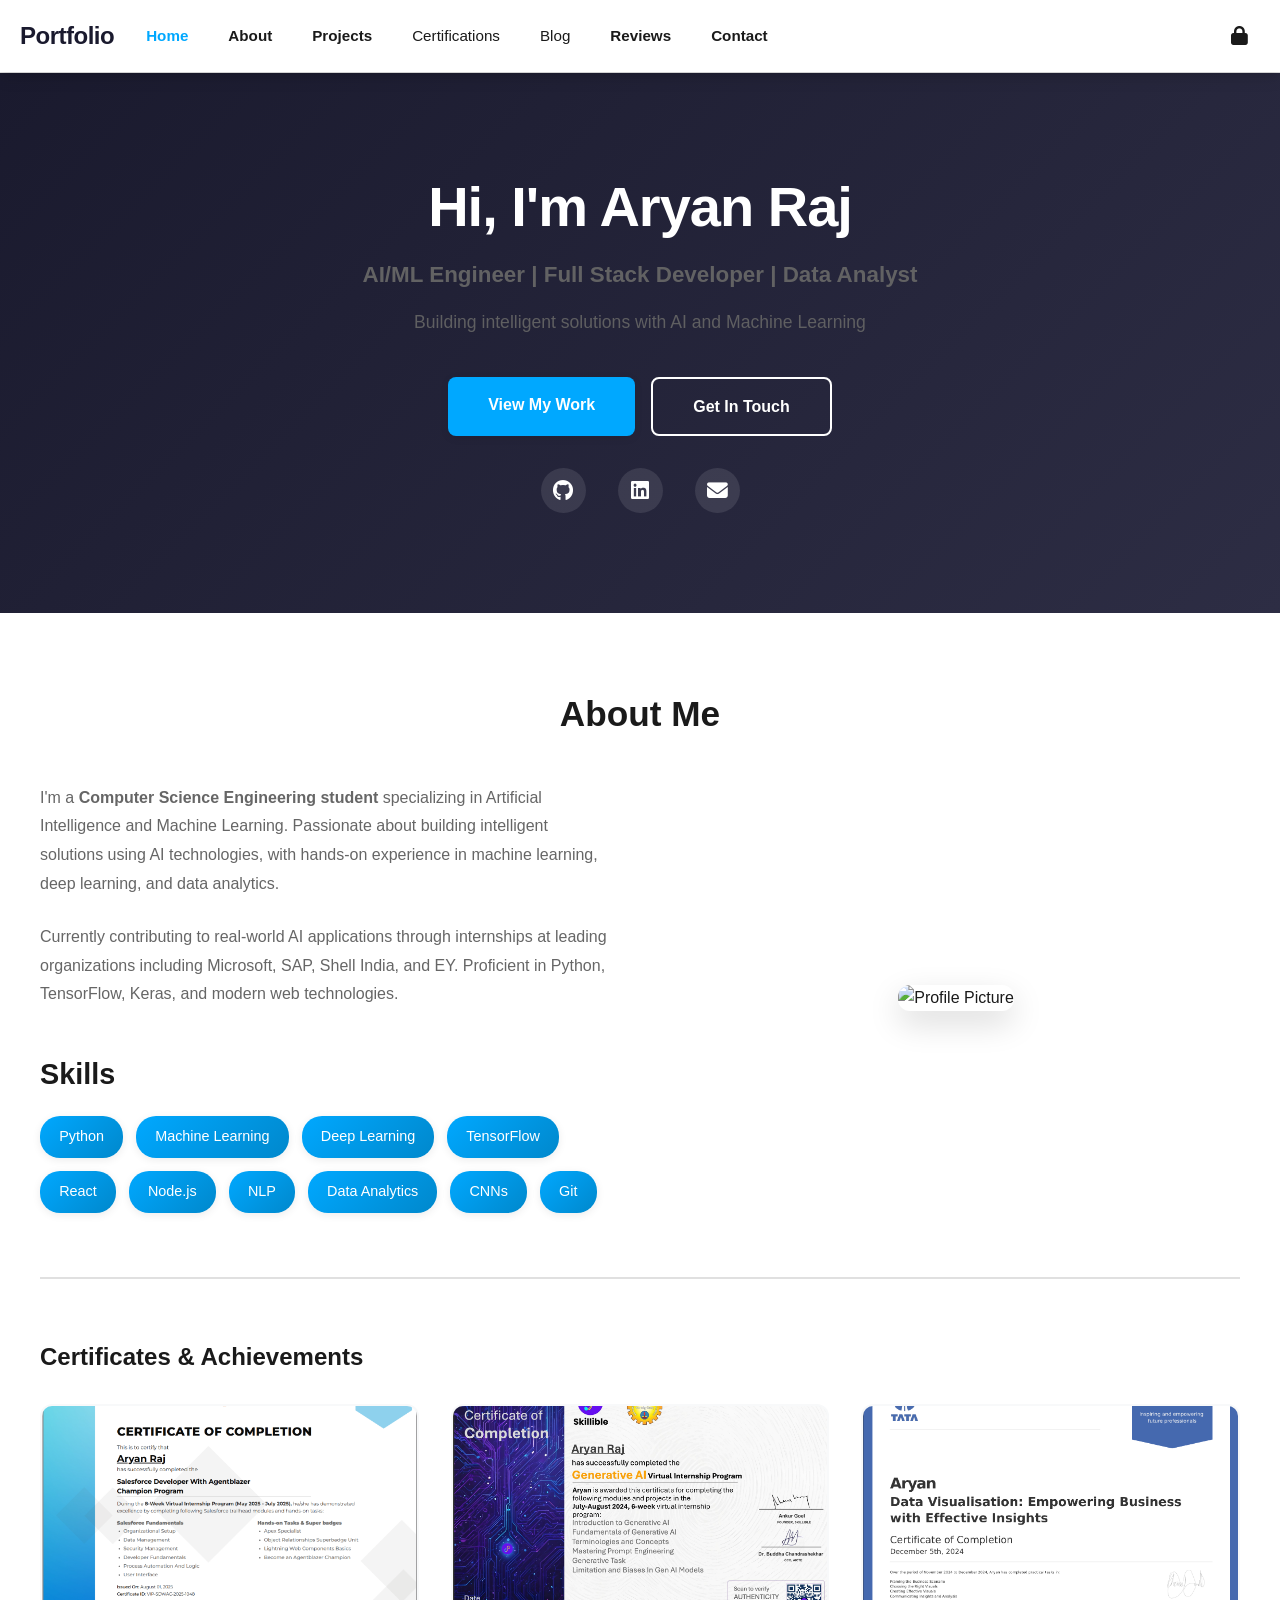
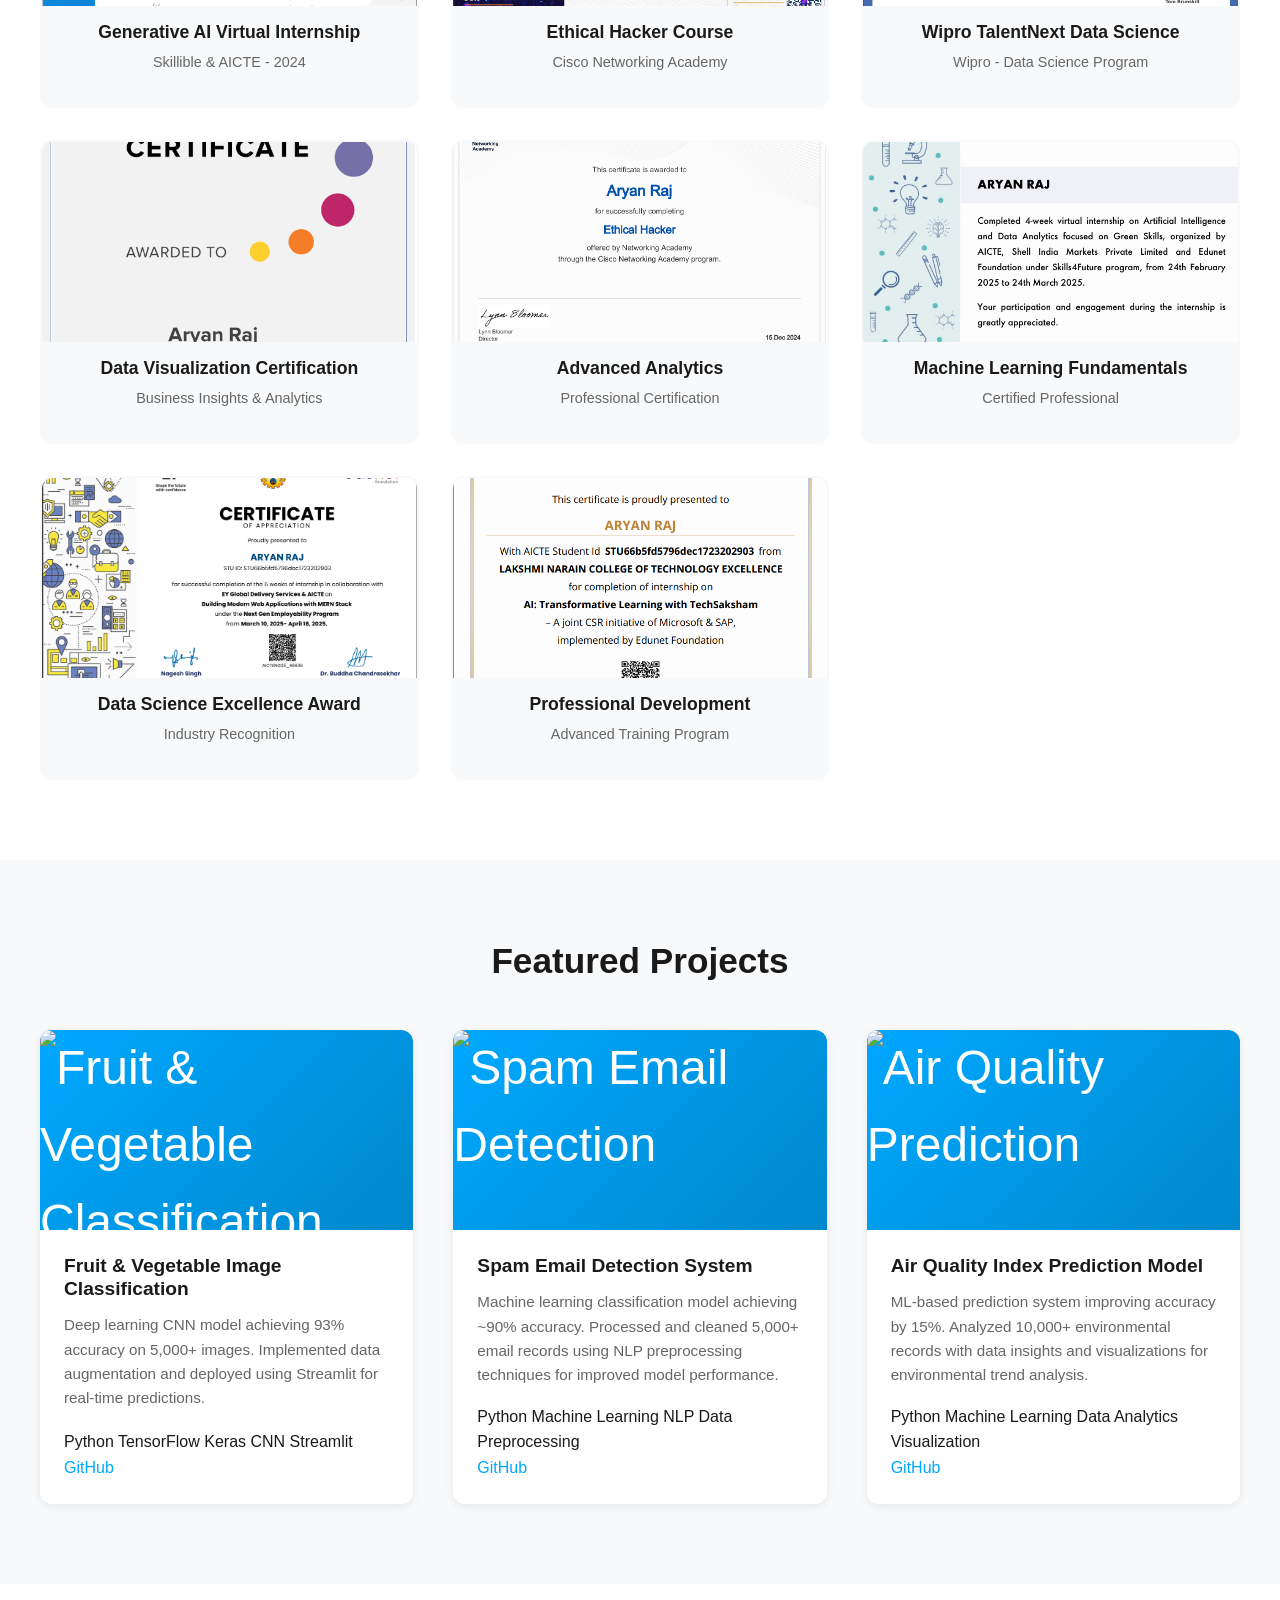
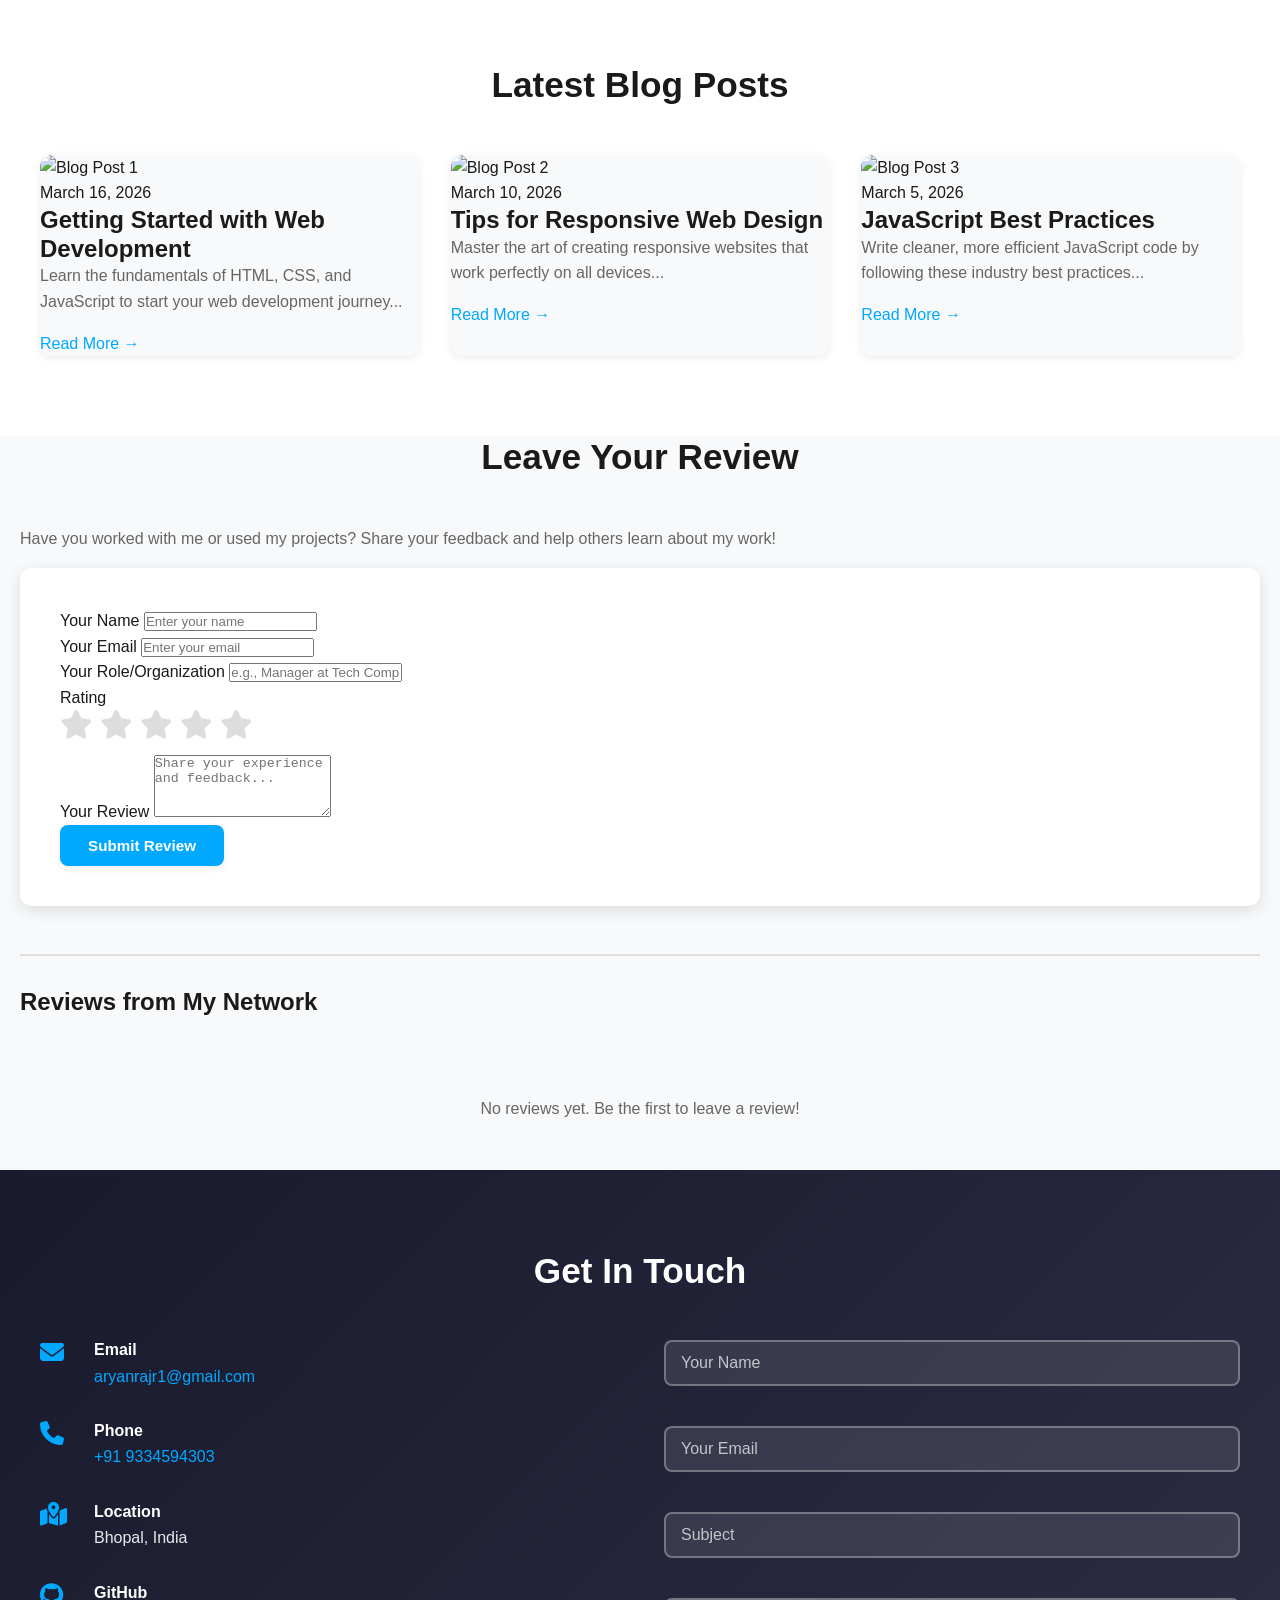
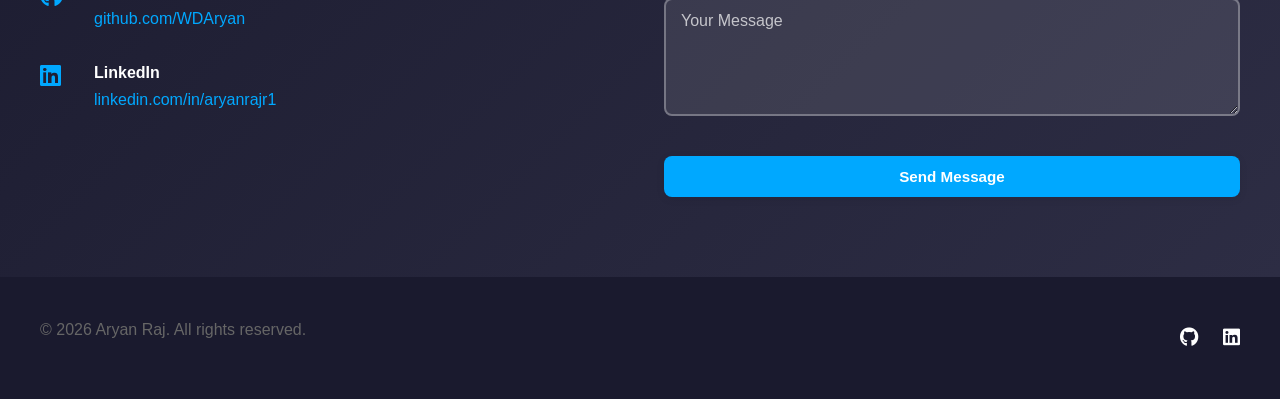
==== index.html @ 23b9a578 "Initial portfolio commit" ====
<!DOCTYPE html>
<html lang="en">
<head>
    <meta charset="UTF-8">
    <meta name="viewport" content="width=device-width, initial-scale=1.0">
    <title>Your Name - Portfolio</title>
    <link rel="stylesheet" href="styles.css">
    <link rel="stylesheet" href="https://cdnjs.cloudflare.com/ajax/libs/font-awesome/6.4.0/css/all.min.css">
</head>
<body>
    <!-- Header Section -->
    <header class="site-header">
        <nav class="navbar">
            <div class="container">
                <div class="nav-brand">Portfolio</div>
                <ul class="nav-menu active">
                    <li><a href="#home">Home</a></li>
                    <li><a href="#about">About</a></li>
                    <li><a href="#projects">Projects</a></li>
                    <li><a href="#certifications">Certifications</a></li>
                    <li><a href="#blog">Blog</a></li>
                    <li><a href="#testimonials">Reviews</a></li>
                    <li><a href="#contact">Contact</a></li>
                </ul>
                <div class="nav-actions">
                    <a href="admin.html" id="adminDashboardBtn" class="admin-dashboard-btn" style="display:none;" title="Admin Dashboard"><i class="fas fa-cog"></i></a>
                    <button id="adminToggleBtn" class="admin-toggle" title="Admin Panel"><i class="fas fa-lock"></i></button>
                </div>
            </div>
        </nav>
    </header>

    <!-- Hero Section -->
    <section id="home" class="hero">
        <div class="hero-content">
            <h1>Hi, I'm Aryan Raj</h1>
            <p class="subtitle">AI/ML Engineer | Full Stack Developer | Data Analyst</p>
            <p class="description">Building intelligent solutions with AI and Machine Learning</p>
            <div class="hero-buttons">
                <a href="#projects" class="btn btn-primary">View My Work</a>
                <a href="#contact" class="btn btn-secondary">Get In Touch</a>
            </div>
        </div>
        <div class="social-links">
            <a href="https://github.com/WDAryan" title="GitHub"><i class="fab fa-github"></i></a>
            <a href="https://www.linkedin.com/in/aryanrajr1" title="LinkedIn"><i class="fab fa-linkedin"></i></a>
            <a href="mailto:aryanrajr1@gmail.com" title="Email"><i class="fas fa-envelope"></i></a>
        </div>
    </section>

    <!-- About Section -->
    <section id="about" class="about">
        <div class="container">
            <h2 class="section-title">About Me</h2>
            <div class="about-content">
                <div class="about-text">
                    <p>I'm a <strong>Computer Science Engineering student</strong> specializing in Artificial Intelligence and Machine Learning. Passionate about building intelligent solutions using AI technologies, with hands-on experience in machine learning, deep learning, and data analytics.</p>
                    <p>Currently contributing to real-world AI applications through internships at leading organizations including Microsoft, SAP, Shell India, and EY. Proficient in Python, TensorFlow, Keras, and modern web technologies.</p>
                    <div class="skills">
                        <h3>Skills</h3>
                        <div class="skill-tags">
                            <span class="skill-tag">Python</span>
                            <span class="skill-tag">Machine Learning</span>
                            <span class="skill-tag">Deep Learning</span>
                            <span class="skill-tag">TensorFlow</span>
                            <span class="skill-tag">React</span>
                            <span class="skill-tag">Node.js</span>
                            <span class="skill-tag">NLP</span>
                            <span class="skill-tag">Data Analytics</span>
                            <span class="skill-tag">CNNs</span>
                            <span class="skill-tag">Git</span>
                        </div>
                    </div>
                </div>
                <div class="about-image">
                    <img src="images/profile.jpg" alt="Profile Picture">
                </div>
            </div>

            <!-- Certificates Section -->
            <div class="certificates-section">
                <h3>Certificates & Achievements</h3>
                <div class="certificates-grid">
                    <div class="certificate-card" onclick="openCertificateModal('certificate/Screenshot 2026-03-16 164622.png')">
                        <img src="certificate/Screenshot 2026-03-16 164622.png" alt="Generative AI Virtual Internship">
                        <h4>Generative AI Virtual Internship</h4>
                        <p>Skillible & AICTE - 2024</p>
                    </div>
                    <div class="certificate-card" onclick="openCertificateModal('certificate/Screenshot 2026-03-16 164935.png')">
                        <img src="certificate/Screenshot 2026-03-16 164935.png" alt="Ethical Hacker Course">
                        <h4>Ethical Hacker Course</h4>
                        <p>Cisco Networking Academy</p>
                    </div>
                    <div class="certificate-card" onclick="openCertificateModal('certificate/Screenshot 2026-03-16 165204.png')">
                        <img src="certificate/Screenshot 2026-03-16 165204.png" alt="Wipro TalentNext Data Science">
                        <h4>Wipro TalentNext Data Science</h4>
                        <p>Wipro - Data Science Program</p>
                    </div>
                    <div class="certificate-card" onclick="openCertificateModal('certificate/Screenshot 2026-03-16 165232.png')">
                        <img src="certificate/Screenshot 2026-03-16 165232.png" alt="Data Visualization Certification">
                        <h4>Data Visualization Certification</h4>
                        <p>Business Insights & Analytics</p>
                    </div>
                    <div class="certificate-card" onclick="openCertificateModal('certificate/Screenshot 2026-03-16 165255.png')">
                        <img src="certificate/Screenshot 2026-03-16 165255.png" alt="Additional Certification">
                        <h4>Advanced Analytics</h4>
                        <p>Professional Certification</p>
                    </div>
                    <div class="certificate-card" onclick="openCertificateModal('certificate/Screenshot 2026-03-16 165327.png')">
                        <img src="certificate/Screenshot 2026-03-16 165327.png" alt="Machine Learning Certification">
                        <h4>Machine Learning Fundamentals</h4>
                        <p>Certified Professional</p>
                    </div>
                    <div class="certificate-card" onclick="openCertificateModal('certificate/Screenshot 2026-03-16 165422.png')">
                        <img src="certificate/Screenshot 2026-03-16 165422.png" alt="Data Science Excellence">
                        <h4>Data Science Excellence Award</h4>
                        <p>Industry Recognition</p>
                    </div>
                    <div class="certificate-card" onclick="openCertificateModal('certificate/Screenshot 2026-03-16 165504.png')">
                        <img src="certificate/Screenshot 2026-03-16 165504.png" alt="Professional Development">
                        <h4>Professional Development</h4>
                        <p>Advanced Training Program</p>
                    </div>
                </div>
            </div>
        </div>
    </section>

    <!-- Projects Section -->
    <section id="projects" class="projects">
        <div class="container">
            <h2 class="section-title">Featured Projects</h2>
            <div class="projects-grid">
                <div class="project-card">
                    <div class="project-image">
                        <img src="images/project1.jpg" alt="Fruit & Vegetable Classification">
                    </div>
                    <div class="project-info">
                        <h3>Fruit & Vegetable Image Classification</h3>
                        <p>Deep learning CNN model achieving 93% accuracy on 5,000+ images. Implemented data augmentation and deployed using Streamlit for real-time predictions.</p>
                        <div class="project-tags">
                            <span>Python</span>
                            <span>TensorFlow</span>
                            <span>Keras</span>
                            <span>CNN</span>
                            <span>Streamlit</span>
                        </div>
                        <div class="project-links">
                            <a href="#" class="link-btn">GitHub</a>
                        </div>
                    </div>
                </div>

                <div class="project-card">
                    <div class="project-image">
                        <img src="images/project2.jpg" alt="Spam Email Detection">
                    </div>
                    <div class="project-info">
                        <h3>Spam Email Detection System</h3>
                        <p>Machine learning classification model achieving ~90% accuracy. Processed and cleaned 5,000+ email records using NLP preprocessing techniques for improved model performance.</p>
                        <div class="project-tags">
                            <span>Python</span>
                            <span>Machine Learning</span>
                            <span>NLP</span>
                            <span>Data Preprocessing</span>
                        </div>
                        <div class="project-links">
                            <a href="#" class="link-btn">GitHub</a>
                        </div>
                    </div>
                </div>

                <div class="project-card">
                    <div class="project-image">
                        <img src="images/project3.jpg" alt="Air Quality Prediction">
                    </div>
                    <div class="project-info">
                        <h3>Air Quality Index Prediction Model</h3>
                        <p>ML-based prediction system improving accuracy by 15%. Analyzed 10,000+ environmental records with data insights and visualizations for environmental trend analysis.</p>
                        <div class="project-tags">
                            <span>Python</span>
                            <span>Machine Learning</span>
                            <span>Data Analytics</span>
                            <span>Visualization</span>
                        </div>
                        <div class="project-links">
                            <a href="#" class="link-btn">GitHub</a>
                        </div>
                    </div>
                </div>
            </div>
        </div>
    </section>

    <!-- Blog Section -->
    <section id="blog" class="blog">
        <div class="container">
            <h2 class="section-title">Latest Blog Posts</h2>
            <div class="blog-grid">
                <article class="blog-card">
                    <img src="images/blog1.jpg" alt="Blog Post 1">
                    <div class="blog-content">
                        <span class="blog-date">March 16, 2026</span>
                        <h3>Getting Started with Web Development</h3>
                        <p>Learn the fundamentals of HTML, CSS, and JavaScript to start your web development journey...</p>
                        <a href="blog/post1.html" class="read-more">Read More →</a>
                    </div>
                </article>

                <article class="blog-card">
                    <img src="images/blog2.jpg" alt="Blog Post 2">
                    <div class="blog-content">
                        <span class="blog-date">March 10, 2026</span>
                        <h3>Tips for Responsive Web Design</h3>
                        <p>Master the art of creating responsive websites that work perfectly on all devices...</p>
                        <a href="blog/post2.html" class="read-more">Read More →</a>
                    </div>
                </article>

                <article class="blog-card">
                    <img src="images/blog3.jpg" alt="Blog Post 3">
                    <div class="blog-content">
                        <span class="blog-date">March 5, 2026</span>
                        <h3>JavaScript Best Practices</h3>
                        <p>Write cleaner, more efficient JavaScript code by following these industry best practices...</p>
                        <a href="blog/post3.html" class="read-more">Read More →</a>
                    </div>
                </article>
            </div>
        </div>
    </section>

    <!-- Reviews Section -->
    <section id="testimonials" class="reviews">
        <div class="container">
            <h2 class="section-title">Leave Your Review</h2>
            <div class="reviews-content">
                <p class="reviews-description">Have you worked with me or used my projects? Share your feedback and help others learn about my work!</p>
                <form class="review-form" id="reviewForm">
                    <div class="review-form-group">
                        <label for="reviewName">Your Name</label>
                        <input type="text" id="reviewName" placeholder="Enter your name" required>
                    </div>
                    <div class="review-form-group">
                        <label for="reviewEmail">Your Email</label>
                        <input type="email" id="reviewEmail" placeholder="Enter your email" required>
                    </div>
                    <div class="review-form-group">
                        <label for="reviewRole">Your Role/Organization</label>
                        <input type="text" id="reviewRole" placeholder="e.g., Manager at Tech Company" required>
                    </div>
                    <div class="review-form-group">
                        <label for="reviewRating">Rating</label>
                        <div class="star-rating" id="starRating">
                            <i class="fas fa-star" data-value="1"></i>
                            <i class="fas fa-star" data-value="2"></i>
                            <i class="fas fa-star" data-value="3"></i>
                            <i class="fas fa-star" data-value="4"></i>
                            <i class="fas fa-star" data-value="5"></i>
                        </div>
                        <input type="hidden" id="ratingValue" value="0">
                    </div>
                    <div class="review-form-group">
                        <label for="reviewText">Your Review</label>
                        <textarea id="reviewText" placeholder="Share your experience and feedback..." rows="4" required></textarea>
                    </div>
                    <button type="submit" class="btn btn-primary">Submit Review</button>
                </form>
                <div id="submittedReviews" class="submitted-reviews">
                    <div class="submitted-reviews-header">
                        <h3>Reviews from My Network</h3>
                        <button id="clearReviewsBtn" class="btn-clear-reviews" style="display:none;">Clear All Reviews</button>
                    </div>
                    <div id="reviewsList" class="reviews-list"></div>
                </div>
                <div id="adminPanel" class="admin-panel" style="display:none;">
                    <button id="adminLogoutBtn" class="btn-admin-logout">Admin Logout</button>
                </div>
            </div>
        </div>
    </section>

    <!-- Contact Section -->
    <section id="contact" class="contact">
        <div class="container">
            <h2 class="section-title">Get In Touch</h2>
            <div class="contact-content">
                <div class="contact-info">
                    <div class="contact-item">
                        <i class="fas fa-envelope"></i>
                        <div>
                            <h4>Email</h4>
                            <p><a href="mailto:aryanrajr1@gmail.com">aryanrajr1@gmail.com</a></p>
                        </div>
                    </div>
                    <div class="contact-item">
                        <i class="fas fa-phone"></i>
                        <div>
                            <h4>Phone</h4>
                            <p><a href="tel:+919334594303">+91 9334594303</a></p>
                        </div>
                    </div>
                    <div class="contact-item">
                        <i class="fas fa-map-location-dot"></i>
                        <div>
                            <h4>Location</h4>
                            <p>Bhopal, India</p>
                        </div>
                    </div>
                    <div class="contact-item">
                        <i class="fab fa-github"></i>
                        <div>
                            <h4>GitHub</h4>
                            <p><a href="https://github.com/WDAryan" target="_blank">github.com/WDAryan</a></p>
                        </div>
                    </div>
                    <div class="contact-item">
                        <i class="fab fa-linkedin"></i>
                        <div>
                            <h4>LinkedIn</h4>
                            <p><a href="https://www.linkedin.com/in/aryanrajr1" target="_blank">linkedin.com/in/aryanrajr1</a></p>
                        </div>
                    </div>
                </div>

                <form class="contact-form">
                    <div class="form-group">
                        <input type="text" placeholder="Your Name" required>
                    </div>
                    <div class="form-group">
                        <input type="email" placeholder="Your Email" required>
                    </div>
                    <div class="form-group">
                        <input type="text" placeholder="Subject" required>
                    </div>
                    <div class="form-group">
                        <textarea placeholder="Your Message" rows="5" required></textarea>
                    </div>
                    <button type="submit" class="btn btn-primary">Send Message</button>
                </form>
            </div>
        </div>
    </section>

    <!-- Admin Login Modal -->
    <div id="adminLoginModal" class="admin-login-modal">
        <div class="admin-login-content">
            <h2>Admin Login</h2>
            <form class="admin-login-form" id="adminLoginForm">
                <input type="password" id="adminPassword" placeholder="Enter admin password" required>
                <div class="admin-login-buttons">
                    <button type="submit" class="btn-login">Login</button>
                    <button type="button" class="btn-cancel" id="cancelLoginBtn">Cancel</button>
                </div>
            </form>
        </div>
    </div>

    <!-- Footer -->
    <footer class="footer">
        <div class="container">
            <p>&copy; 2026 Aryan Raj. All rights reserved.</p>
            <div class="footer-social">
                <a href="https://github.com/WDAryan"><i class="fab fa-github"></i></a>
                <a href="https://www.linkedin.com/in/aryanrajr1"><i class="fab fa-linkedin"></i></a>
            </div>
        </div>
    </footer>

    <!-- Certificate Modal -->
    <div id="certificateModal" class="certificate-modal">
        <div class="certificate-modal-content">
            <button class="certificate-close" onclick="closeCertificateModal()">&times;</button>
            <img id="certificateImage" src="" alt="Certificate">
        </div>
    </div>

    <script src="script.js"></script>
</body>
</html>
---- styles.css ----
/* Root Variables - Ecommerce Theme */
:root {
    --primary-color: #1a1a2e;
    --secondary-color: #00a8ff;
    --accent-color: #ff6b6b;
    --text-dark: #1a1a1a;
    --text-light: #666;
    --bg-white: #ffffff;
    --bg-light: #f8f9fa;
    --border-color: #e0e0e0;
    --transition: all 0.3s cubic-bezier(0.4, 0, 0.2, 1);
    --shadow-sm: 0 2px 8px rgba(0, 0, 0, 0.08);
    --shadow-md: 0 4px 16px rgba(0, 0, 0, 0.12);
    --shadow-lg: 0 12px 32px rgba(0, 0, 0, 0.15);
}

* {
    margin: 0;
    padding: 0;
    box-sizing: border-box;
}

html {
    scroll-behavior: smooth;
}

body {
    font-family: -apple-system, BlinkMacSystemFont, 'Segoe UI', 'Roboto', 'Oxygen', 'Ubuntu', sans-serif;
    color: var(--text-dark);
    line-height: 1.6;
    background-color: var(--bg-light);
}

.container {
    max-width: 1400px;
    margin: 0 auto;
    padding: 0 20px;
}

h1, h2, h3, h4, h5, h6 {
    font-weight: 700;
    line-height: 1.2;
    color: var(--text-dark);
}

h1 {
    font-size: 3rem;
}

h2 {
    font-size: 2.2rem;
    margin-bottom: 0.5rem;
}

h3 {
    font-size: 1.5rem;
}

p {
    color: var(--text-light);
    margin-bottom: 1rem;
}

a {
    color: var(--secondary-color);
    text-decoration: none;
    transition: var(--transition);
}

a:hover {
    color: var(--accent-color);
}

.btn {
    display: inline-block;
    padding: 12px 28px;
    border-radius: 8px;
    font-weight: 600;
    cursor: pointer;
    border: none;
    transition: var(--transition);
    font-size: 0.95rem;
}

.btn-primary {
    background-color: var(--secondary-color);
    color: var(--bg-white);
    box-shadow: var(--shadow-sm);
}

.btn-primary:hover {
    background-color: #0088cc;
    transform: translateY(-2px);
    box-shadow: var(--shadow-md);
}

.btn-secondary {
    background-color: transparent;
    color: var(--secondary-color);
    border: 2px solid var(--secondary-color);
}

.btn-secondary:hover {
    background-color: var(--secondary-color);
    color: var(--bg-white);
    transform: translateY(-2px);
}

.hero .btn-secondary {
    color: var(--bg-white);
    border-color: var(--bg-white);
}

/* Header */
.site-header {
    background-color: var(--bg-white);
    box-shadow: var(--shadow-md);
    position: sticky;
    top: 0;
    z-index: 100;
    border-bottom: 1px solid var(--border-color);
}

.navbar {
    padding: 0;
}

.navbar .container {
    display: flex;
    justify-content: space-between;
    align-items: center;
    padding: 1rem 20px;
    gap: 2rem;
}

.nav-brand {
    font-size: 1.5rem;
    font-weight: 800;
    color: var(--primary-color);
    letter-spacing: -0.5px;
    white-space: nowrap;
}

.nav-menu {
    display: flex;
    list-style: none;
    gap: 2.5rem;
    flex: 1;
}

.nav-menu li {
    position: relative;
}

.nav-menu a {
    color: var(--text-dark);
    font-weight: 500;
    font-size: 0.95rem;
    padding: 0.5rem 0;
    display: block;
    position: relative;
}

.nav-menu a::after {
    content: '';
    position: absolute;
    bottom: -2px;
    left: 0;
    width: 0;
    height: 2px;
    background-color: var(--secondary-color);
    transition: width 0.3s ease;
}

.nav-menu a:hover {
    color: var(--secondary-color);
}

.nav-menu a:hover::after {
    width: 100%;
}

.nav-actions {
    display: flex;
    gap: 1.5rem;
    align-items: center;
    margin-left: auto;
}

.hamburger {
    display: none;
    flex-direction: column;
    cursor: pointer;
    gap: 4px;
}

.hamburger span {
    width: 25px;
    height: 3px;
    background-color: var(--text-dark);
    border-radius: 3px;
    transition: var(--transition);
}

.hamburger.active span:nth-child(1) {
    transform: rotate(45deg) translate(10px, 10px);
}

.hamburger.active span:nth-child(2) {
    opacity: 0;
}

.hamburger.active span:nth-child(3) {
    transform: rotate(-45deg) translate(7px, -7px);
}

.admin-toggle {
    background: none;
    border: none;
    color: var(--text-dark);
    font-size: 1.2rem;
    cursor: pointer;
    padding: 6px 12px;
    transition: var(--transition);
    display: flex;
    align-items: center;
    justify-content: center;
}

.admin-toggle:hover {
    color: var(--secondary-color);
    transform: scale(1.1);
}

.admin-dashboard-btn {
    background: none;
    border: none;
    color: var(--text-dark);
    font-size: 1.2rem;
    cursor: pointer;
    padding: 6px 12px;
    transition: var(--transition);
    text-decoration: none;
    display: flex;
    align-items: center;
    justify-content: center;
}

.admin-dashboard-btn:hover {
    color: var(--secondary-color);
    transform: scale(1.1);
}

/* Hero Banner */
.hero {
    background: linear-gradient(135deg, var(--primary-color) 0%, #2d2d44 100%);
    color: var(--bg-white);
    padding: 80px 20px;
    text-align: center;
    min-height: 60vh;
    display: flex;
    flex-direction: column;
    justify-content: center;
    align-items: center;
}

.hero-content h1 {
    font-size: 3.5rem;
    margin-bottom: 1rem;
    animation: fadeInUp 0.8s ease;
    font-weight: 800;
    letter-spacing: -1px;
    color: var(--bg-white);
}

.hero-content .subtitle {
    font-size: 1.4rem;
    margin-bottom: 1rem;
    opacity: 0.95;
    font-weight: 600;
}

.hero-content .description {
    font-size: 1.1rem;
    margin-bottom: 2.5rem;
    opacity: 0.9;
    max-width: 600px;
    margin-left: auto;
    margin-right: auto;
}

.hero-buttons {
    display: flex;
    gap: 1rem;
    justify-content: center;
    margin-bottom: 2rem;
    flex-wrap: wrap;
}

.hero-buttons .btn {
    font-size: 1rem;
    padding: 15px 40px;
    border-radius: 8px;
}

.social-links {
    display: flex;
    gap: 2rem;
    justify-content: center;
    font-size: 1.3rem;
}

.social-links a {
    color: var(--bg-white);
    transition: var(--transition);
    display: flex;
    align-items: center;
    justify-content: center;
    width: 45px;
    height: 45px;
    border-radius: 50%;
    background-color: rgba(255, 255, 255, 0.1);
}

.social-links a:hover {
    background-color: var(--secondary-color);
    color: var(--bg-white);
    transform: translateY(-3px);
}

/* About Section */
.about {
    padding: 80px 20px;
    background-color: var(--bg-white);
}

.section-title {
    font-size: 2.2rem;
    color: var(--text-dark);
    margin-bottom: 3rem;
    text-align: center;
    font-weight: 800;
}

.about-content {
    display: grid;
    grid-template-columns: 1fr 1fr;
    gap: 4rem;
    align-items: center;
}

.about-text p {
    color: var(--text-light);
    line-height: 1.8;
    margin-bottom: 1.5rem;
}

.about-image {
    text-align: center;
}

.about-image img {
    max-width: 100%;
    width: 100%;
    object-fit: cover;
    border-radius: 12px;
    box-shadow: var(--shadow-lg);
}

.skills {
    margin-top: 3rem;
}

.skills h3 {
    font-size: 1.8rem;
    margin-bottom: 1.5rem;
    color: var(--text-dark);
    font-weight: 800;
}

.skill-tags {
    display: flex;
    flex-wrap: wrap;
    gap: 0.8rem;
}

.skill-tag {
    background: linear-gradient(135deg, var(--secondary-color), #0088cc);
    color: var(--bg-white);
    padding: 0.6rem 1.2rem;
    border-radius: 20px;
    font-size: 0.9rem;
    font-weight: 500;
    transition: var(--transition);
    box-shadow: var(--shadow-sm);
}

.skill-tag:hover {
    transform: translateY(-2px);
    box-shadow: var(--shadow-md);
}

/* Certificates */
.certificates-section {
    margin-top: 4rem;
    padding-top: 4rem;
    border-top: 2px solid var(--border-color);
}

.certificates-section h3 {
    font-size: 1.5rem;
    margin-bottom: 2rem;
    color: var(--text-dark);
}

.certificates-grid {
    display: grid;
    grid-template-columns: repeat(auto-fit, minmax(280px, 1fr));
    gap: 2rem;
}

.certificate-card {
    background: var(--bg-light);
    padding: 0;
    border-radius: 12px;
    text-align: center;
    transition: var(--transition);
    border: 2px solid transparent;
    cursor: pointer;
    overflow: hidden;
    display: flex;
    flex-direction: column;
}

.certificate-card img {
    width: 100%;
    height: 200px;
    object-fit: cover;
    transition: var(--transition);
}

.certificate-card:hover img {
    transform: scale(1.05);
}

.certificate-card h4,
.certificate-card p {
    padding: 0 1rem;
}

.certificate-card h4 {
    padding-top: 1rem;
    color: var(--text-dark);
    margin-bottom: 0.5rem;
    font-size: 1.1rem;
}

.certificate-card p {
    padding-bottom: 1rem;
    color: var(--text-light);
    font-size: 0.9rem;
}

.certificate-card:hover {
    border-color: var(--secondary-color);
    transform: translateY(-8px);
    box-shadow: var(--shadow-lg);
    background: var(--bg-white);
}

/* Certificate Modal */
.certificate-modal {
    display: none;
    position: fixed;
    z-index: 300;
    left: 0;
    top: 0;
    width: 100%;
    height: 100%;
    background-color: rgba(0, 0, 0, 0.8);
    animation: fadeIn 0.3s ease;
}

.certificate-modal.show {
    display: flex;
    align-items: center;
    justify-content: center;
}

.certificate-modal-content {
    position: relative;
    background: var(--bg-white);
    border-radius: 12px;
    max-width: 90vw;
    max-height: 90vh;
    overflow: auto;
    animation: zoomIn 0.3s ease;
}

.certificate-modal-content img {
    width: 100%;
    height: auto;
    display: block;
}

.certificate-close {
    position: absolute;
    top: 20px;
    right: 30px;
    font-size: 2rem;
    font-weight: bold;
    color: var(--bg-white);
    cursor: pointer;
    background: rgba(0, 0, 0, 0.5);
    width: 50px;
    height: 50px;
    border-radius: 50%;
    display: flex;
    align-items: center;
    justify-content: center;
    transition: var(--transition);
    border: none;
    line-height: 1;
}

.certificate-close:hover {
    background: var(--accent-color);
    transform: scale(1.1);
}

/* Projects Section */
.projects {
    padding: 80px 20px;
    background-color: var(--bg-light);
}

.projects-grid {
    display: grid;
    grid-template-columns: repeat(auto-fit, minmax(320px, 1fr));
    gap: 2.5rem;
    margin-top: 2rem;
}

.project-card {
    background: var(--bg-white);
    border-radius: 12px;
    overflow: hidden;
    box-shadow: var(--shadow-sm);
    transition: var(--transition);
    display: flex;
    flex-direction: column;
}

.project-card:hover {
    transform: translateY(-8px);
    box-shadow: var(--shadow-lg);
}

.project-image {
    width: 100%;
    height: 200px;
    background: linear-gradient(135deg, var(--secondary-color), #0088cc);
    display: flex;
    align-items: center;
    justify-content: center;
    font-size: 3rem;
    color: var(--bg-white);
    overflow: hidden;
}

.project-image img {
    width: 100%;
    height: 100%;
    object-fit: cover;
}

.project-info {
    padding: 1.5rem;
    flex: 1;
    display: flex;
    flex-direction: column;
}

.project-info h3 {
    color: var(--text-dark);
    font-size: 1.2rem;
    margin-bottom: 0.8rem;
}

.project-info p {
    color: var(--text-light);
    font-size: 0.95rem;
    margin-bottom: 1rem;
    flex: 1;
}

.project-tech {
    display: flex;
    flex-wrap: wrap;
    gap: 0.5rem;
    margin-bottom: 1rem;
}

.tech-tag {
    background-color: var(--bg-light);
    color: var(--secondary-color);
    padding: 0.4rem 0.8rem;
    border-radius: 6px;
    font-size: 0.8rem;
    font-weight: 600;
    border: 1px solid var(--secondary-color);
}

.project-link {
    color: var(--secondary-color);
    font-weight: 600;
    transition: var(--transition);
    display: inline-flex;
    align-items: center;
    gap: 0.5rem;
}

.project-link:hover {
    color: var(--accent-color);
    gap: 1rem;
}

/* Blog Section */
.blog {
    padding: 80px 20px;
    background-color: var(--bg-white);
}

.blog-grid {
    display: grid;
    grid-template-columns: repeat(auto-fit, minmax(300px, 1fr));
    gap: 2rem;
    margin-top: 2rem;
}

.blog-card {
    background: var(--bg-light);
    border-radius: 12px;
    overflow: hidden;
    box-shadow: var(--shadow-sm);
    transition: var(--transition);
    display: flex;
    flex-direction: column;
}

.blog-card:hover {
    transform: translateY(-8px);
    box-shadow: var(--shadow-lg);
}

.blog-image {
    width: 100%;
    height: 180px;
    background: linear-gradient(135deg, var(--secondary-color), #0088cc);
    display: flex;
    align-items: center;
    justify-content: center;
    font-size: 2.5rem;
    color: var(--bg-white);
}

.blog-image img {
    width: 100%;
    height: 100%;
    object-fit: cover;
}

.blog-info {
    padding: 1.5rem;
    flex: 1;
    display: flex;
    flex-direction: column;
}

.blog-info h3 {
    color: var(--text-dark);
    font-size: 1.1rem;
    margin-bottom: 0.5rem;
}

.blog-meta {
    display: flex;
    gap: 1rem;
    font-size: 0.85rem;
    color: var(--text-light);
    margin-bottom: 1rem;
}

.blog-info p {
    color: var(--text-light);
    font-size: 0.95rem;
    margin-bottom: 1rem;
    flex: 1;
}

.blog-link {
    color: var(--secondary-color);
    font-weight: 600;
    transition: var(--transition);
}

.blog-link:hover {
    color: var(--accent-color);
}

/* Reviews */
.testimonials {
    padding: 80px 20px;
    background-color: var(--bg-light);
}

.review-form {
    background: var(--bg-white);
    padding: 2.5rem;
    border-radius: 12px;
    margin-bottom: 3rem;
    box-shadow: var(--shadow-md);
}

.form-group {
    margin-bottom: 1.5rem;
    display: flex;
    flex-direction: column;
}

.form-group label {
    font-weight: 600;
    margin-bottom: 0.5rem;
    color: var(--text-dark);
}

.form-group input,
.form-group textarea {
    padding: 12px 15px;
    border: 2px solid var(--border-color);
    border-radius: 8px;
    font-family: inherit;
    font-size: 1rem;
    transition: var(--transition);
    background-color: var(--bg-white);
}

.form-group input:focus,
.form-group textarea:focus {
    outline: none;
    border-color: var(--secondary-color);
    box-shadow: 0 0 0 3px rgba(0, 168, 255, 0.1);
}

.star-rating {
    display: flex;
    gap: 0.5rem;
    font-size: 1.8rem;
    margin-bottom: 1rem;
}

.star-rating i {
    color: #ddd;
    cursor: pointer;
    transition: var(--transition);
}

.star-rating i:hover,
.star-rating i.active {
    color: #ffc107;
    transform: scale(1.1);
}

.form-buttons {
    display: flex;
    gap: 1rem;
}

.submitted-reviews {
    margin-top: 3rem;
    padding-top: 2rem;
    border-top: 2px solid var(--border-color);
}

.submitted-reviews-header {
    display: flex;
    justify-content: space-between;
    align-items: center;
    margin-bottom: 2rem;
    flex-wrap: wrap;
    gap: 1rem;
}

.clear-reviews-btn {
    background-color: var(--accent-color);
    color: var(--bg-white);
    border: none;
    padding: 10px 20px;
    border-radius: 8px;
    cursor: pointer;
    font-weight: 600;
    transition: var(--transition);
}

.clear-reviews-btn:hover {
    background-color: #e15555;
    transform: translateY(-2px);
}

.testimonials-grid {
    display: grid;
    grid-template-columns: repeat(auto-fill, minmax(300px, 1fr));
    gap: 2rem;
    margin-top: 2rem;
}

.review-card {
    background: var(--bg-white);
    padding: 1.5rem;
    border-radius: 12px;
    box-shadow: var(--shadow-sm);
    transition: var(--transition);
    border-left: 4px solid var(--secondary-color);
}

.review-card:hover {
    box-shadow: var(--shadow-md);
    transform: translateY(-4px);
}

.review-item-author {
    display: flex;
    align-items: center;
    gap: 0.8rem;
    margin-bottom: 1rem;
}

.review-item-author strong {
    display: block;
    color: var(--text-dark);
}

.review-item-role {
    font-size: 0.85rem;
    color: var(--text-light);
}

.review-item-avatar {
    width: 40px;
    height: 40px;
    border-radius: 50%;
    background: linear-gradient(135deg, var(--secondary-color), #0088cc);
    display: flex;
    align-items: center;
    justify-content: center;
    color: var(--bg-white);
    font-weight: 700;
    font-size: 1.1rem;
}

.review-item-stars {
    display: flex;
    color: #ffc107;
    font-size: 0.9rem;
    margin-bottom: 0.8rem;
}

.review-item-stars i {
    margin-right: 0.25rem;
}

.review-item-text {
    color: var(--text-dark);
    line-height: 1.6;
    margin-bottom: 0.8rem;
    font-style: italic;
}

.review-item-date {
    font-size: 0.8rem;
    color: var(--text-light);
}

.empty-reviews {
    text-align: center;
    padding: 3rem 2rem;
    color: var(--text-light);
    background: var(--bg-light);
    border-radius: 12px;
}

/* Contact */
.contact {
    padding: 80px 20px;
    background: linear-gradient(135deg, var(--primary-color) 0%, #2d2d44 100%);
    color: var(--bg-white);
}

.contact .section-title {
    color: var(--bg-white);
}

.contact-content {
    display: grid;
    grid-template-columns: 1fr 1fr;
    gap: 3rem;
}

.contact-info {
    display: flex;
    flex-direction: column;
    gap: 2rem;
}

.contact-item {
    display: flex;
    gap: 1.5rem;
    align-items: flex-start;
}

.contact-item i {
    font-size: 1.5rem;
    color: var(--secondary-color);
    min-width: 30px;
}

.contact-item h4 {
    margin-bottom: 0.25rem;
    color: var(--bg-white);
}

.contact-item p {
    margin: 0;
    color: rgba(255, 255, 255, 0.9);
}

.contact-form {
    display: flex;
    flex-direction: column;
    gap: 1rem;
}

.form-group input,
.form-group textarea {
    background-color: rgba(255, 255, 255, 0.1);
    color: var(--bg-white);
    border: 2px solid rgba(255, 255, 255, 0.3);
}

.form-group input::placeholder,
.form-group textarea::placeholder {
    color: rgba(255, 255, 255, 0.7);
}

.form-group input:focus,
.form-group textarea:focus {
    border-color: var(--secondary-color);
    background-color: rgba(255, 255, 255, 0.15);
}

/* Back Button */
.back-button {
    background-color: var(--secondary-color);
    color: var(--bg-white);
    padding: 10px 20px;
    border-radius: 8px;
    text-decoration: none;
    font-weight: 600;
    transition: var(--transition);
    display: inline-flex;
    align-items: center;
    gap: 0.5rem;
    margin-bottom: 2rem;
    box-shadow: var(--shadow-sm);
}

.back-button:hover {
    background-color: #0088cc;
    transform: translateY(-2px);
    box-shadow: var(--shadow-md);
}

.back-button i {
    font-size: 1rem;
}

/* Admin Back Button */
.admin-back-btn {
    background-color: var(--secondary-color);
    color: var(--bg-white);
    padding: 12px 24px;
    border-radius: 8px;
    text-decoration: none;
    font-weight: 600;
    transition: var(--transition);
    display: inline-flex;
    align-items: center;
    gap: 0.6rem;
    box-shadow: 0 4px 12px rgba(0, 168, 255, 0.3);
    font-size: 1rem;
}

.admin-back-btn:hover {
    background-color: #0088cc;
    transform: translateY(-3px);
    box-shadow: 0 6px 20px rgba(0, 168, 255, 0.4);
}

.admin-back-btn i {
    font-size: 1.2rem;
}

/* Footer */
.footer {
    background-color: var(--primary-color);
    color: var(--bg-white);
    padding: 2.5rem 20px;
    text-align: center;
}

.footer .container {
    display: flex;
    justify-content: space-between;
    align-items: center;
    flex-wrap: wrap;
    gap: 2rem;
}

.footer-social {
    display: flex;
    gap: 1.5rem;
    font-size: 1.2rem;
}

.footer-social a {
    color: var(--bg-white);
    transition: var(--transition);
}

.footer-social a:hover {
    color: var(--secondary-color);
    transform: translateY(-3px);
}

/* Admin */
.admin-login-modal {
    display: none;
    position: fixed;
    top: 0;
    left: 0;
    right: 0;
    bottom: 0;
    z-index: 200;
    background-color: rgba(0, 0, 0, 0.4);
}

.admin-login-modal.show {
    display: flex;
    align-items: center;
    justify-content: center;
}

.admin-login-content {
    background-color: var(--bg-white);
    padding: 2rem;
    border-radius: 12px;
    box-shadow: var(--shadow-lg);
    max-width: 400px;
    width: 90%;
}

.admin-login-content h2 {
    margin-bottom: 1.5rem;
    text-align: center;
    color: var(--text-dark);
}

.admin-login-form {
    display: flex;
    flex-direction: column;
    gap: 1rem;
}

.admin-login-form input {
    padding: 12px 15px;
    border: 2px solid var(--border-color);
    border-radius: 8px;
    font-size: 1rem;
    transition: var(--transition);
}

.admin-login-form input:focus {
    outline: none;
    border-color: var(--secondary-color);
    box-shadow: 0 0 0 3px rgba(0, 168, 255, 0.1);
}

.admin-login-buttons {
    display: flex;
    gap: 1rem;
    margin-top: 1rem;
}

.admin-login-buttons button {
    flex: 1;
    padding: 12px;
    border: none;
    border-radius: 8px;
    font-weight: 600;
    cursor: pointer;
    transition: var(--transition);
    font-size: 1rem;
}

.admin-login-buttons button.submit {
    background-color: var(--secondary-color);
    color: var(--bg-white);
}

.admin-login-buttons button.submit:hover {
    background-color: #0088cc;
}

.admin-login-buttons button.cancel {
    background-color: var(--border-color);
    color: var(--text-dark);
}

.admin-login-buttons button.cancel:hover {
    background-color: #d0d0d0;
}

@keyframes fadeInUp {
    from {
        opacity: 0;
        transform: translateY(30px);
    }
    to {
        opacity: 1;
        transform: translateY(0);
    }
}

@keyframes fadeIn {
    from {
        opacity: 0;
    }
    to {
        opacity: 1;
    }
}

@keyframes zoomIn {
    from {
        opacity: 0;
        transform: scale(0.9);
    }
    to {
        opacity: 1;
        transform: scale(1);
    }
}

@media (max-width: 768px) {
    .navbar .container {
        gap: 1rem;
        padding: 1rem 15px;
    }

    .nav-brand {
        font-size: 1.1rem;
    }

    .hamburger {
        display: flex;
    }

    .nav-actions {
        margin-left: auto;
    }

    .nav-menu {
        display: none;
    }

    .nav-menu.active {
        display: flex;
        position: fixed;
        flex-direction: column;
        background-color: var(--bg-white);
        top: 60px;
        left: 0;
        right: 0;
        padding: 1.5rem;
        gap: 1rem;
        box-shadow: var(--shadow-lg);
        z-index: 99;
    }

    h1 {
        font-size: 2.2rem;
    }

    h2 {
        font-size: 1.8rem;
    }

    .hero {
        min-height: auto;
        padding: 60px 20px;
    }

    .hero-content h1 {
        font-size: 2.2rem;
    }

    .about-content {
        grid-template-columns: 1fr;
        gap: 2rem;
    }

    .contact-content {
        grid-template-columns: 1fr;
    }

    .projects-grid,
    .blog-grid,
    .testimonials-grid,
    .certificates-grid {
        grid-template-columns: 1fr;
    }

    .footer .container {
        flex-direction: column;
    }
}

@media (max-width: 480px) {
    .navbar .container {
        gap: 0.5rem;
        padding: 0.8rem 10px;
    }

    .nav-brand {
        font-size: 1rem;
    }

    .nav-actions {
        gap: 0.5rem;
    }

    h1 {
        font-size: 1.8rem;
    }

    h2 {
        font-size: 1.4rem;
    }

    .section-title {
        font-size: 1.5rem;
    }

    .skill-tags {
        gap: 0.6rem;
    }

    .skill-tag {
        padding: 0.5rem 1rem;
        font-size: 0.85rem;
    }

    .hero-buttons {
        flex-direction: column;
    }

    .contact-item {
        gap: 1rem;
    }
}
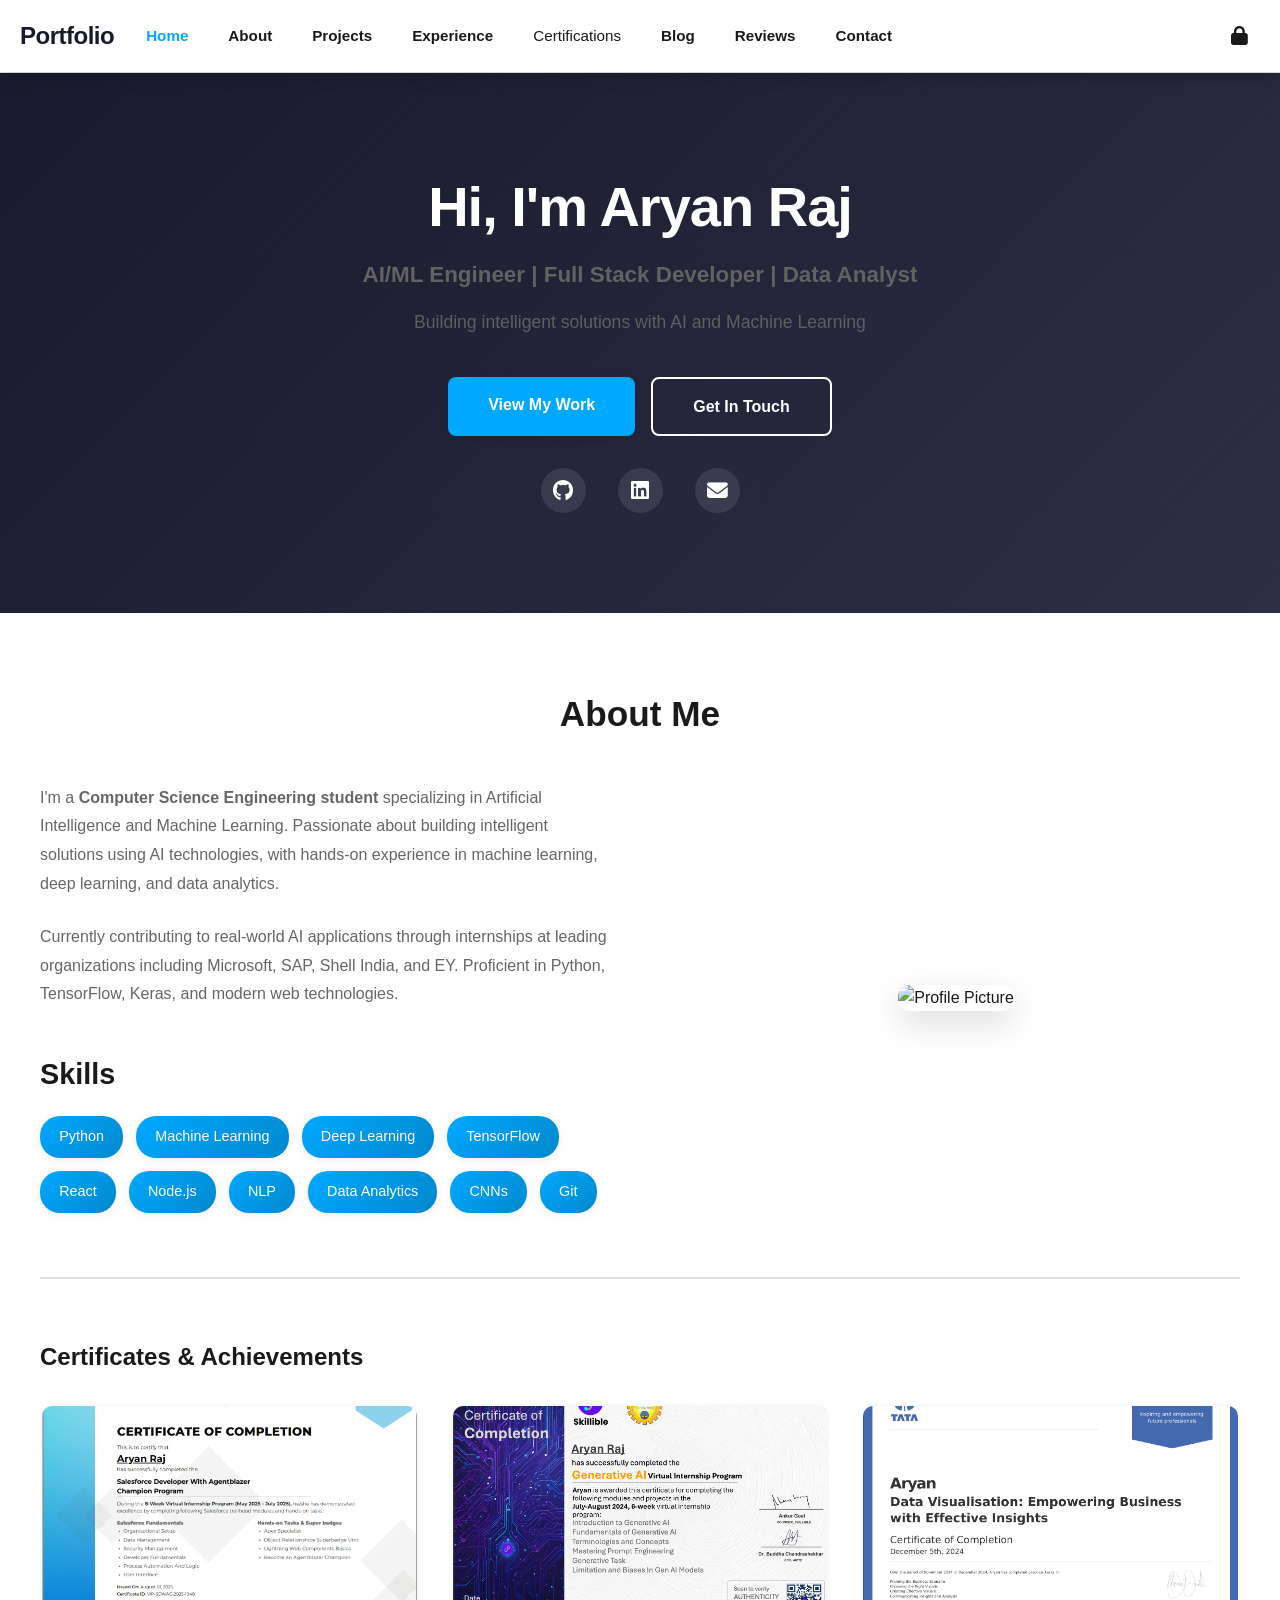
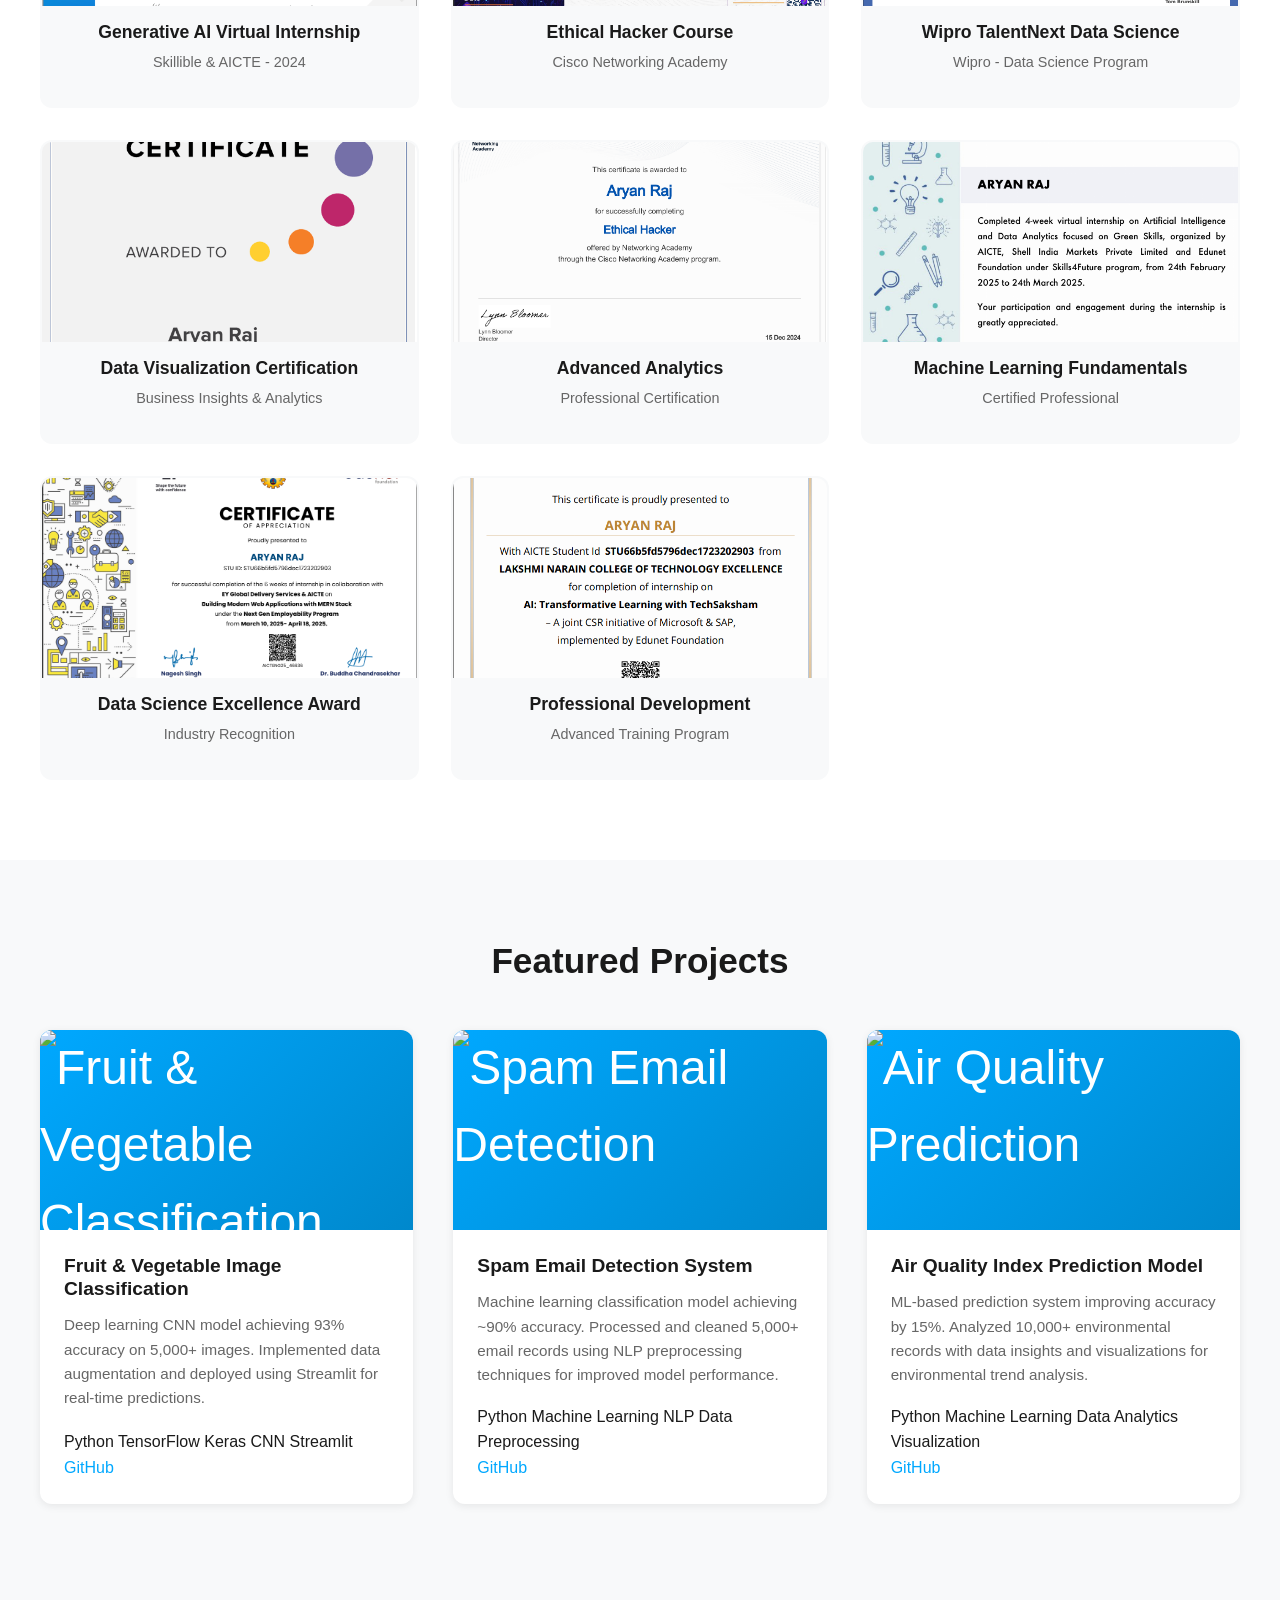
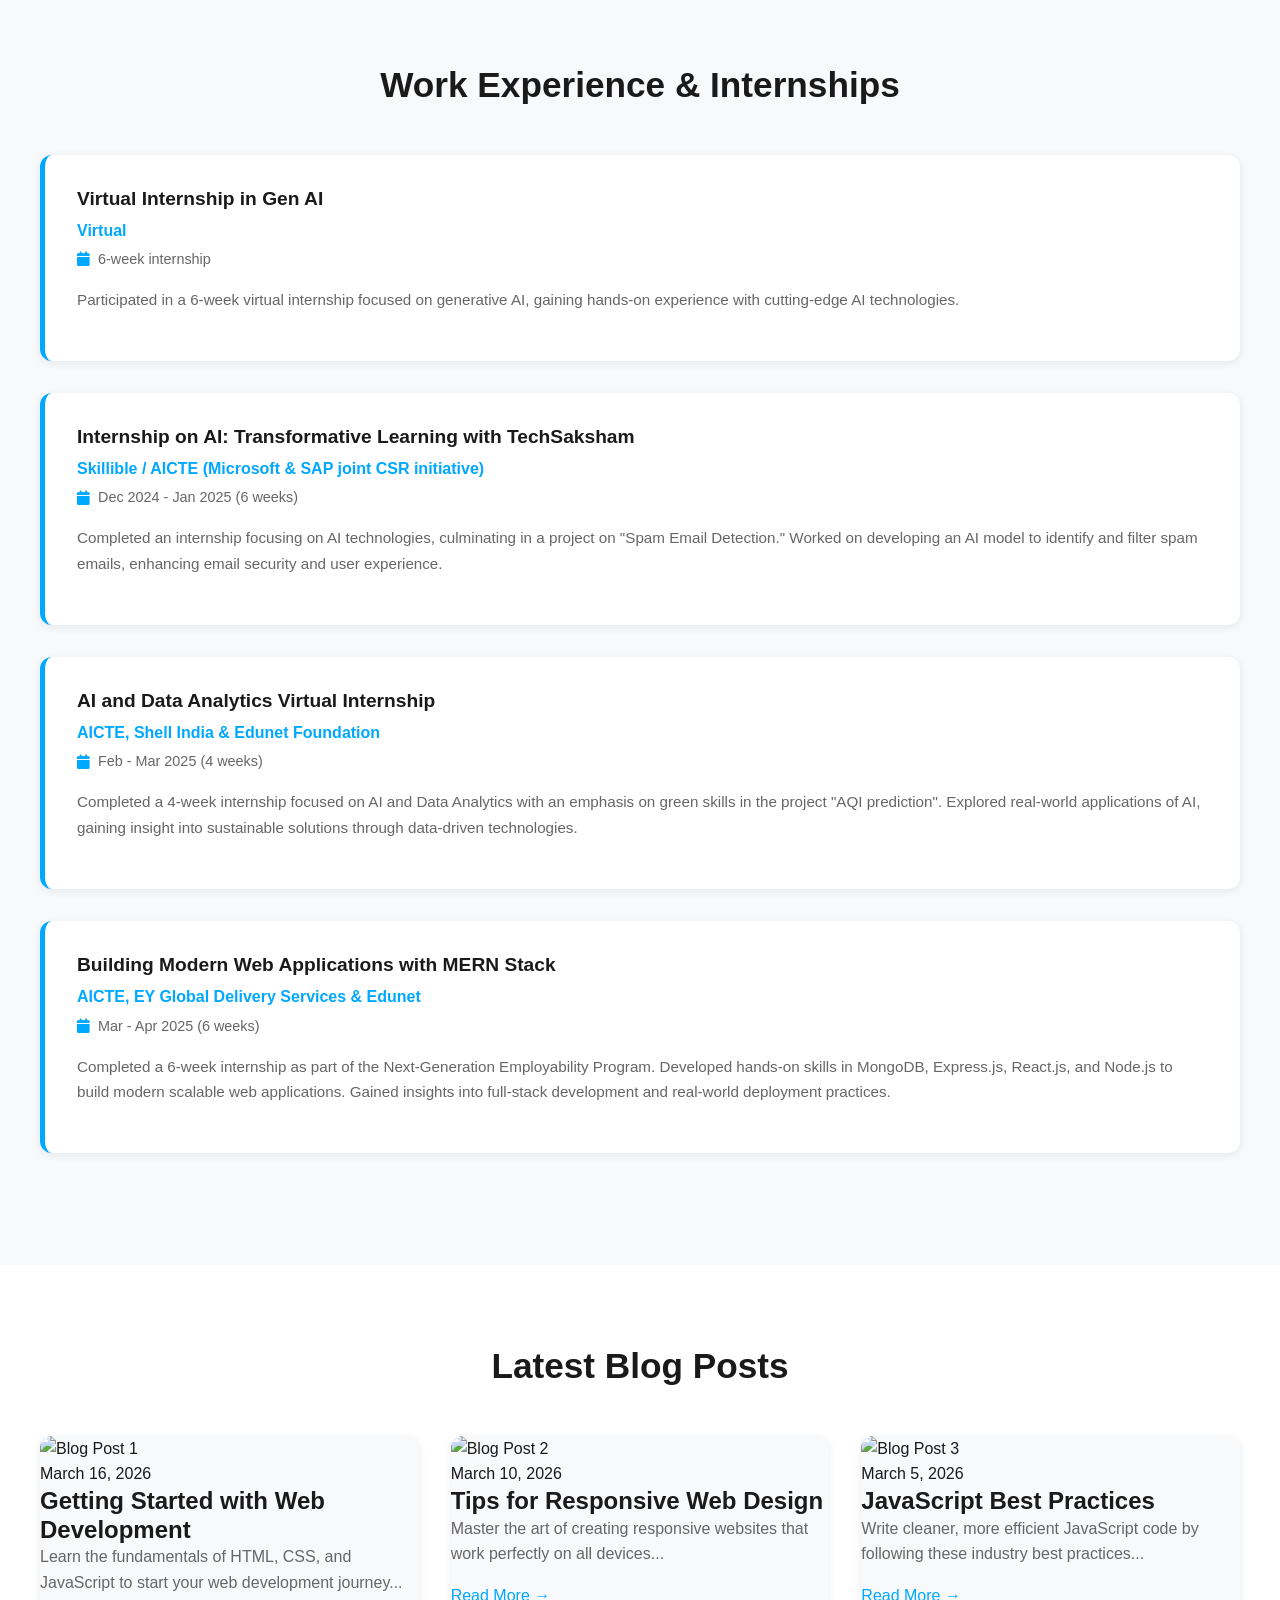
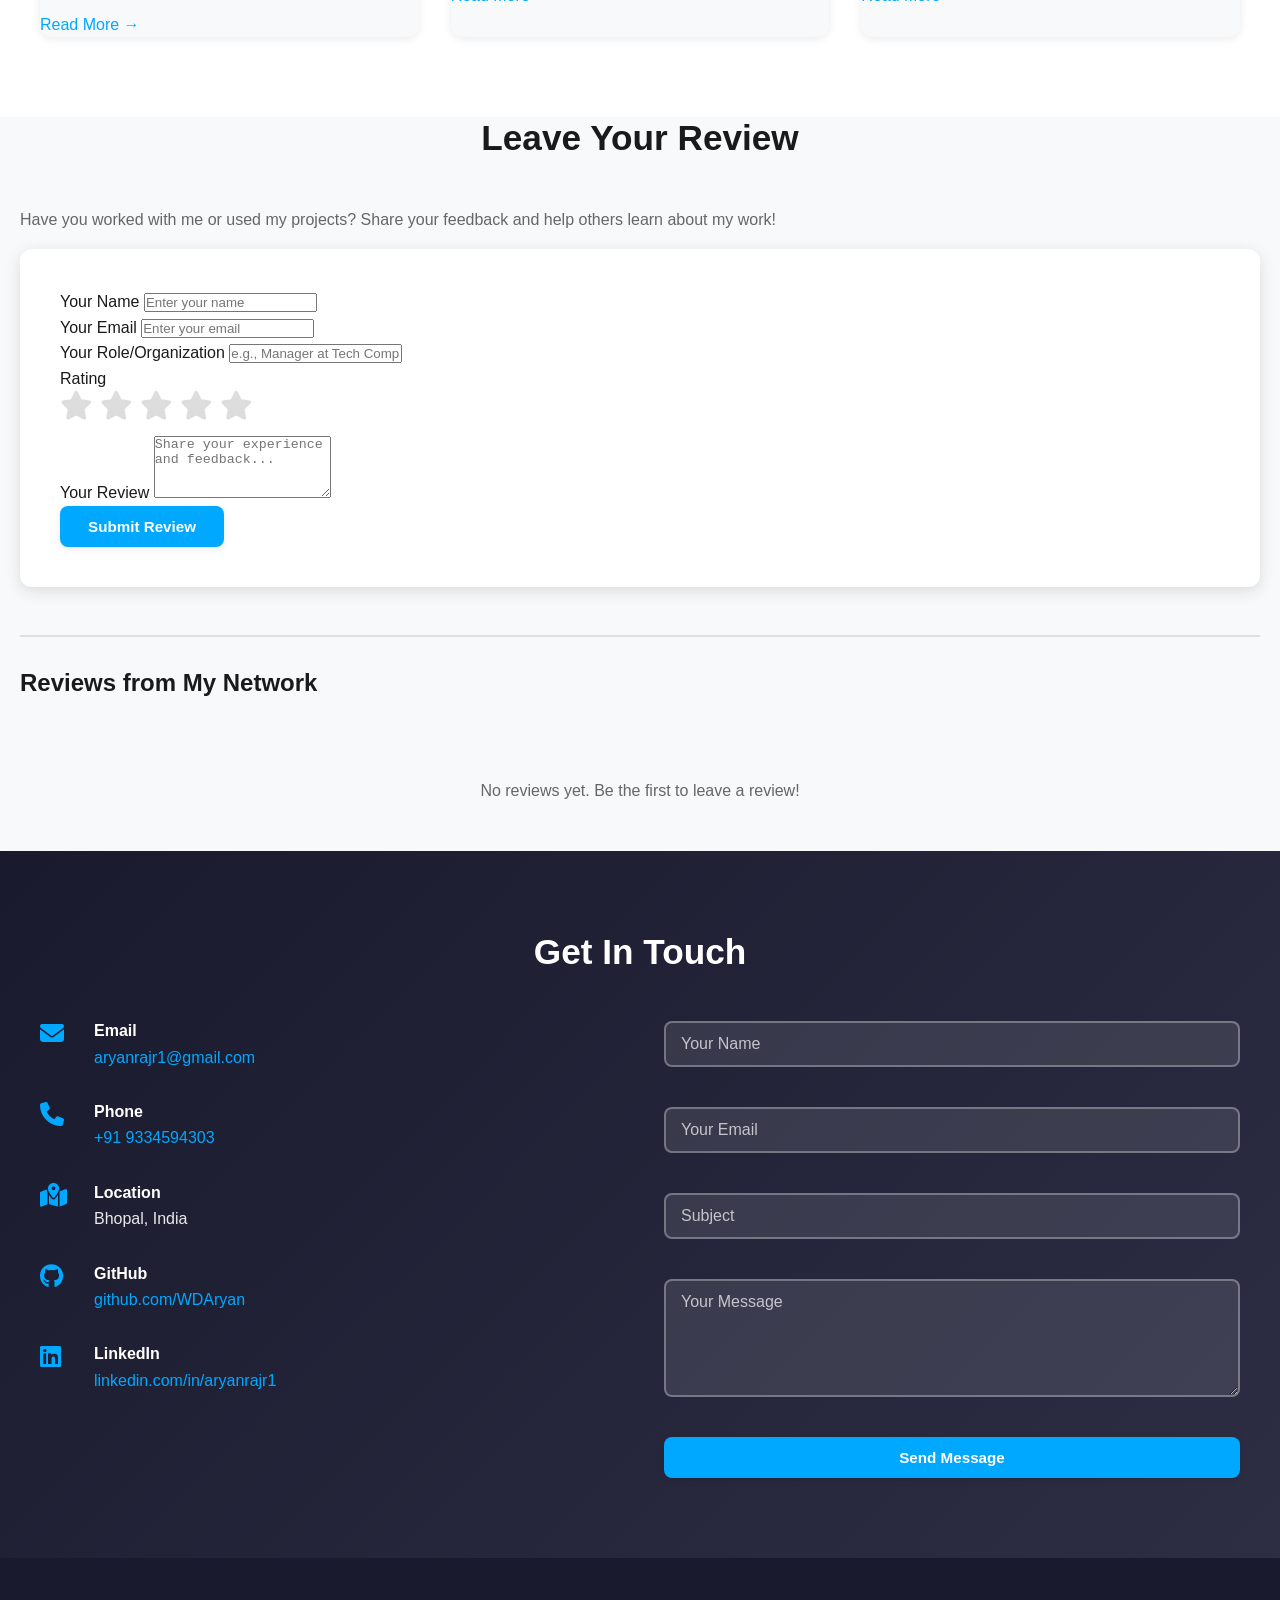
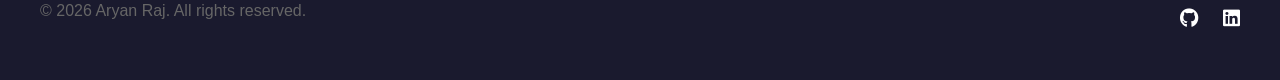
==== commit 94cdb7f4: "Add Work Experience & Internships section with full admin CRUD" ====
--- a/index.html
+++ b/index.html
@@ -17,6 +17,7 @@
                     <li><a href="#home">Home</a></li>
                     <li><a href="#about">About</a></li>
                     <li><a href="#projects">Projects</a></li>
+                    <li><a href="#experience">Experience</a></li>
                     <li><a href="#certifications">Certifications</a></li>
                     <li><a href="#blog">Blog</a></li>
                     <li><a href="#testimonials">Reviews</a></li>
@@ -192,6 +193,16 @@
         </div>
     </section>
 
+    <!-- Work Experience & Internships Section -->
+    <section id="experience" class="experience">
+        <div class="container">
+            <h2 class="section-title">Work Experience & Internships</h2>
+            <div id="experienceList" class="experience-timeline">
+                <!-- Experiences loaded from localStorage -->
+            </div>
+        </div>
+    </section>
+
     <!-- Blog Section -->
     <section id="blog" class="blog">
         <div class="container">
--- a/styles.css
+++ b/styles.css
@@ -625,6 +625,72 @@
     gap: 1rem;
 }
 
+/* Work Experience Section */
+.experience {
+    padding: 80px 20px;
+    background-color: var(--bg-light);
+}
+
+.experience-timeline {
+    margin-top: 3rem;
+}
+
+.experience-item {
+    background: var(--bg-white);
+    padding: 2rem;
+    margin-bottom: 2rem;
+    border-radius: 12px;
+    border-left: 5px solid var(--secondary-color);
+    box-shadow: var(--shadow-sm);
+    transition: var(--transition);
+}
+
+.experience-item:hover {
+    transform: translateY(-4px);
+    box-shadow: var(--shadow-md);
+}
+
+.experience-item h3 {
+    color: var(--text-dark);
+    margin-bottom: 0.5rem;
+    font-size: 1.2rem;
+}
+
+.experience-company {
+    color: var(--secondary-color);
+    font-weight: 600;
+    font-size: 1rem;
+    margin-bottom: 0.3rem;
+}
+
+.experience-duration {
+    color: var(--text-light);
+    font-size: 0.9rem;
+    margin-bottom: 1rem;
+    display: flex;
+    align-items: center;
+    gap: 0.5rem;
+}
+
+.experience-duration i {
+    color: var(--secondary-color);
+}
+
+.experience-description {
+    color: var(--text-light);
+    font-size: 0.95rem;
+    line-height: 1.7;
+    margin-bottom: 1rem;
+}
+
+.experience-empty {
+    text-align: center;
+    padding: 3rem;
+    color: var(--text-light);
+    background: var(--bg-white);
+    border-radius: 12px;
+}
+
 /* Blog Section */
 .blog {
     padding: 80px 20px;
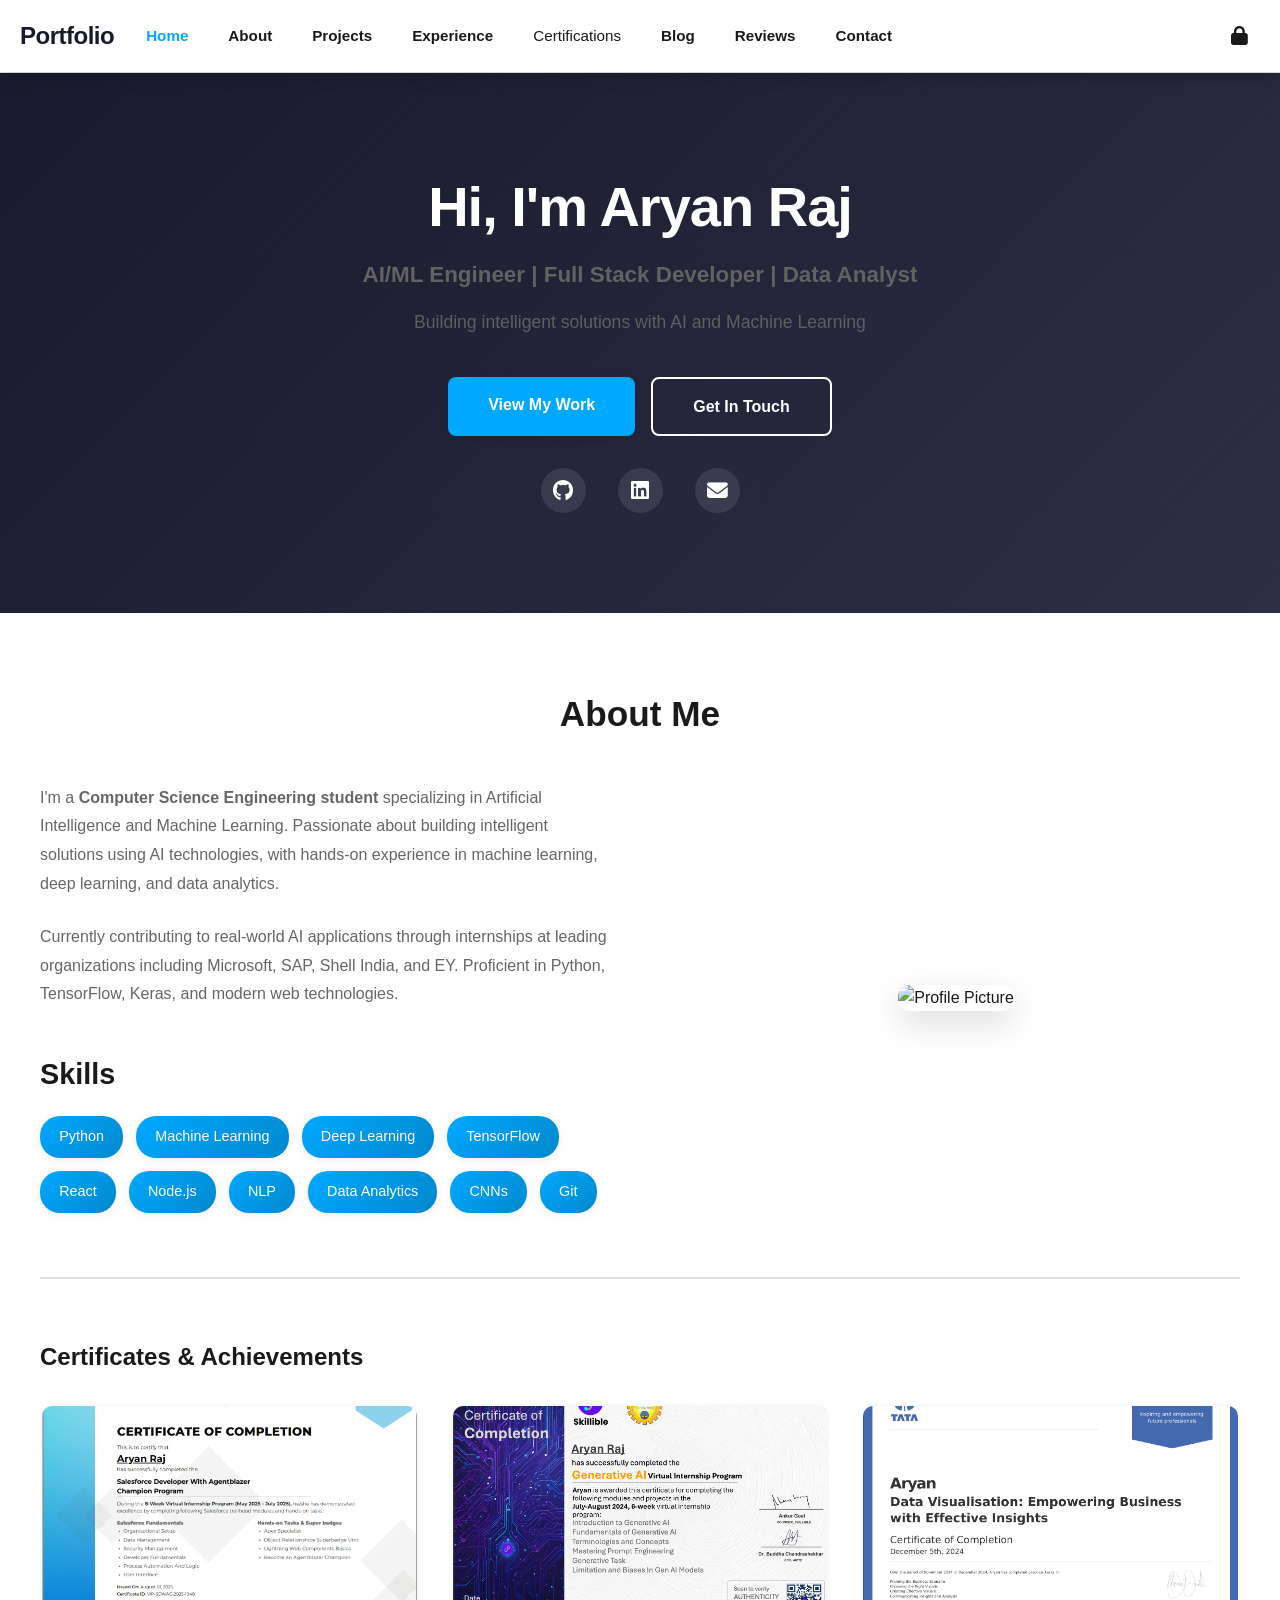
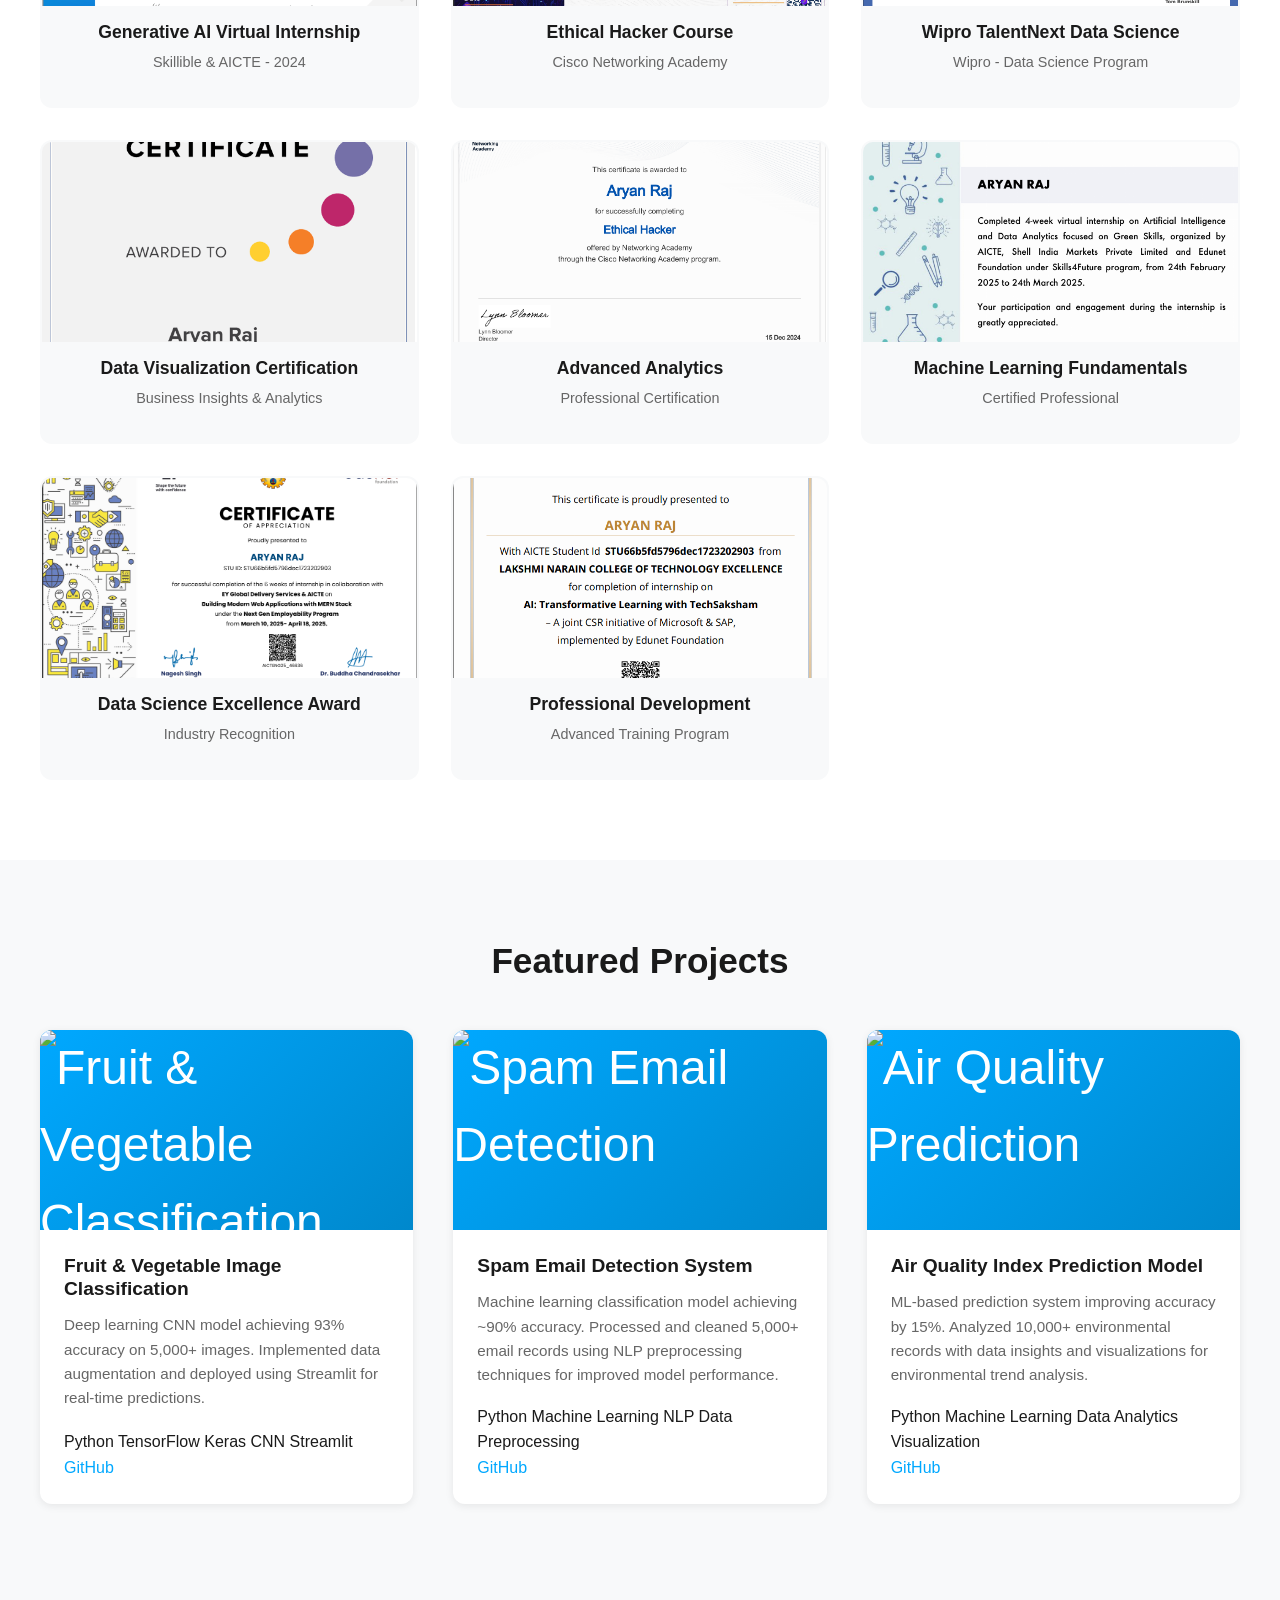
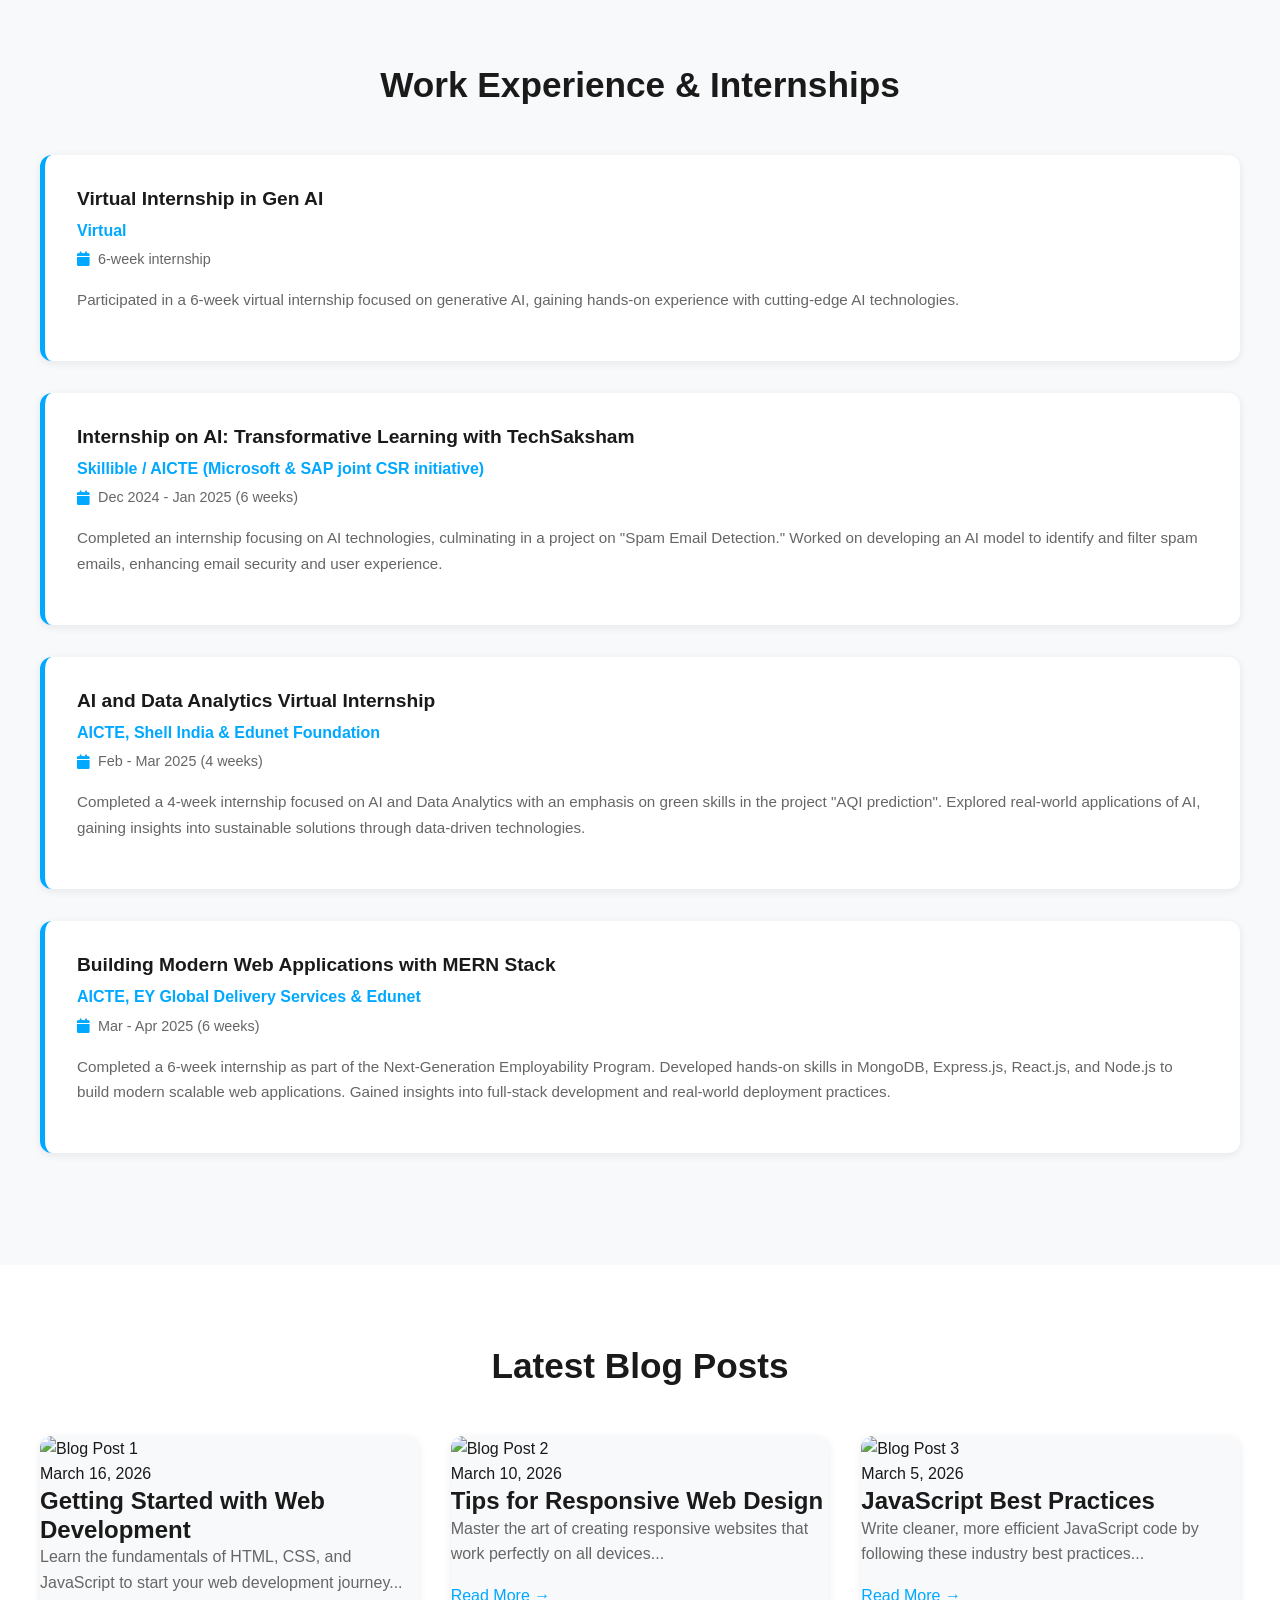
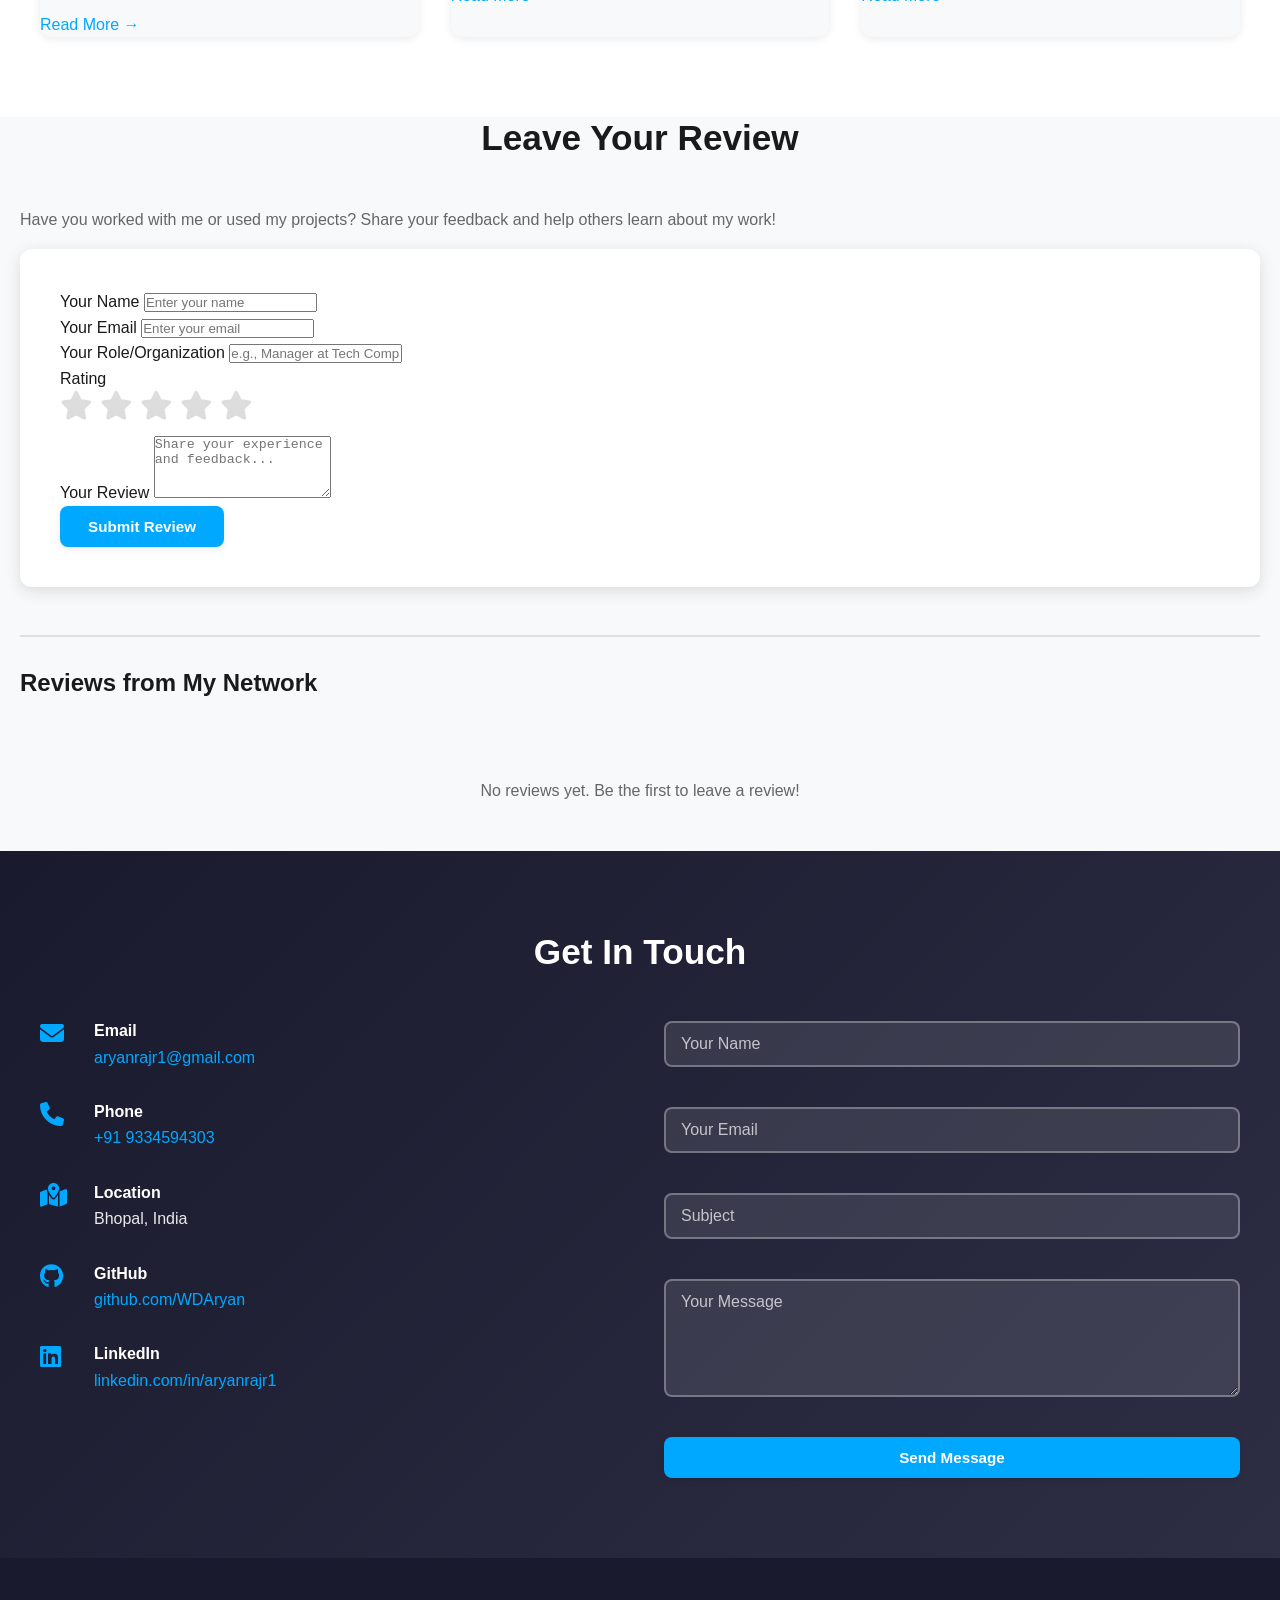
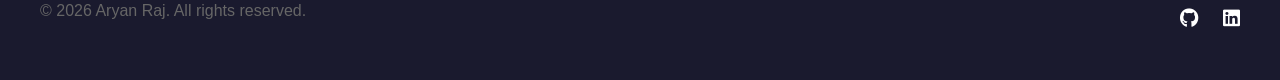
==== commit d1d31d41: "Fix: Improve mobile navigation - add hamburger menu button and prevent navbar freezing on smartphone" ====
--- a/index.html
+++ b/index.html
@@ -13,7 +13,7 @@
         <nav class="navbar">
             <div class="container">
                 <div class="nav-brand">Portfolio</div>
-                <ul class="nav-menu active">
+                <ul class="nav-menu">
                     <li><a href="#home">Home</a></li>
                     <li><a href="#about">About</a></li>
                     <li><a href="#projects">Projects</a></li>
@@ -23,12 +23,18 @@
                     <li><a href="#testimonials">Reviews</a></li>
                     <li><a href="#contact">Contact</a></li>
                 </ul>
+                <button class="hamburger" id="hamburger">
+                    <span></span>
+                    <span></span>
+                    <span></span>
+                </button>
                 <div class="nav-actions">
                     <a href="admin.html" id="adminDashboardBtn" class="admin-dashboard-btn" style="display:none;" title="Admin Dashboard"><i class="fas fa-cog"></i></a>
                     <button id="adminToggleBtn" class="admin-toggle" title="Admin Panel"><i class="fas fa-lock"></i></button>
                 </div>
             </div>
         </nav>
+        <div class="nav-overlay" id="navOverlay"></div>
     </header>
 
     <!-- Hero Section -->
--- a/styles.css
+++ b/styles.css
@@ -123,6 +123,7 @@
 
 .navbar {
     padding: 0;
+    position: relative;
 }
 
 .navbar .container {
@@ -192,6 +193,9 @@
     flex-direction: column;
     cursor: pointer;
     gap: 4px;
+    background: none;
+    border: none;
+    padding: 6px;
 }
 
 .hamburger span {
@@ -1239,28 +1243,47 @@
 
     .hamburger {
         display: flex;
+        z-index: 101;
     }
 
     .nav-actions {
         margin-left: auto;
+        z-index: 101;
     }
 
     .nav-menu {
         display: none;
-    }
-
-    .nav-menu.active {
-        display: flex;
-        position: fixed;
+        position: absolute;
         flex-direction: column;
         background-color: var(--bg-white);
-        top: 60px;
+        top: 100%;
         left: 0;
         right: 0;
         padding: 1.5rem;
         gap: 1rem;
         box-shadow: var(--shadow-lg);
+        z-index: 100;
+        width: 100vw;
+        margin-left: calc(-50vw + 50%);
+    }
+
+    .nav-menu.active {
+        display: flex;
+    }
+
+    .nav-overlay {
+        display: none;
+        position: fixed;
+        top: 0;
+        left: 0;
+        right: 0;
+        bottom: 0;
+        background-color: rgba(0, 0, 0, 0.5);
         z-index: 99;
+    }
+
+    .nav-overlay.active {
+        display: block;
     }
 
     h1 {
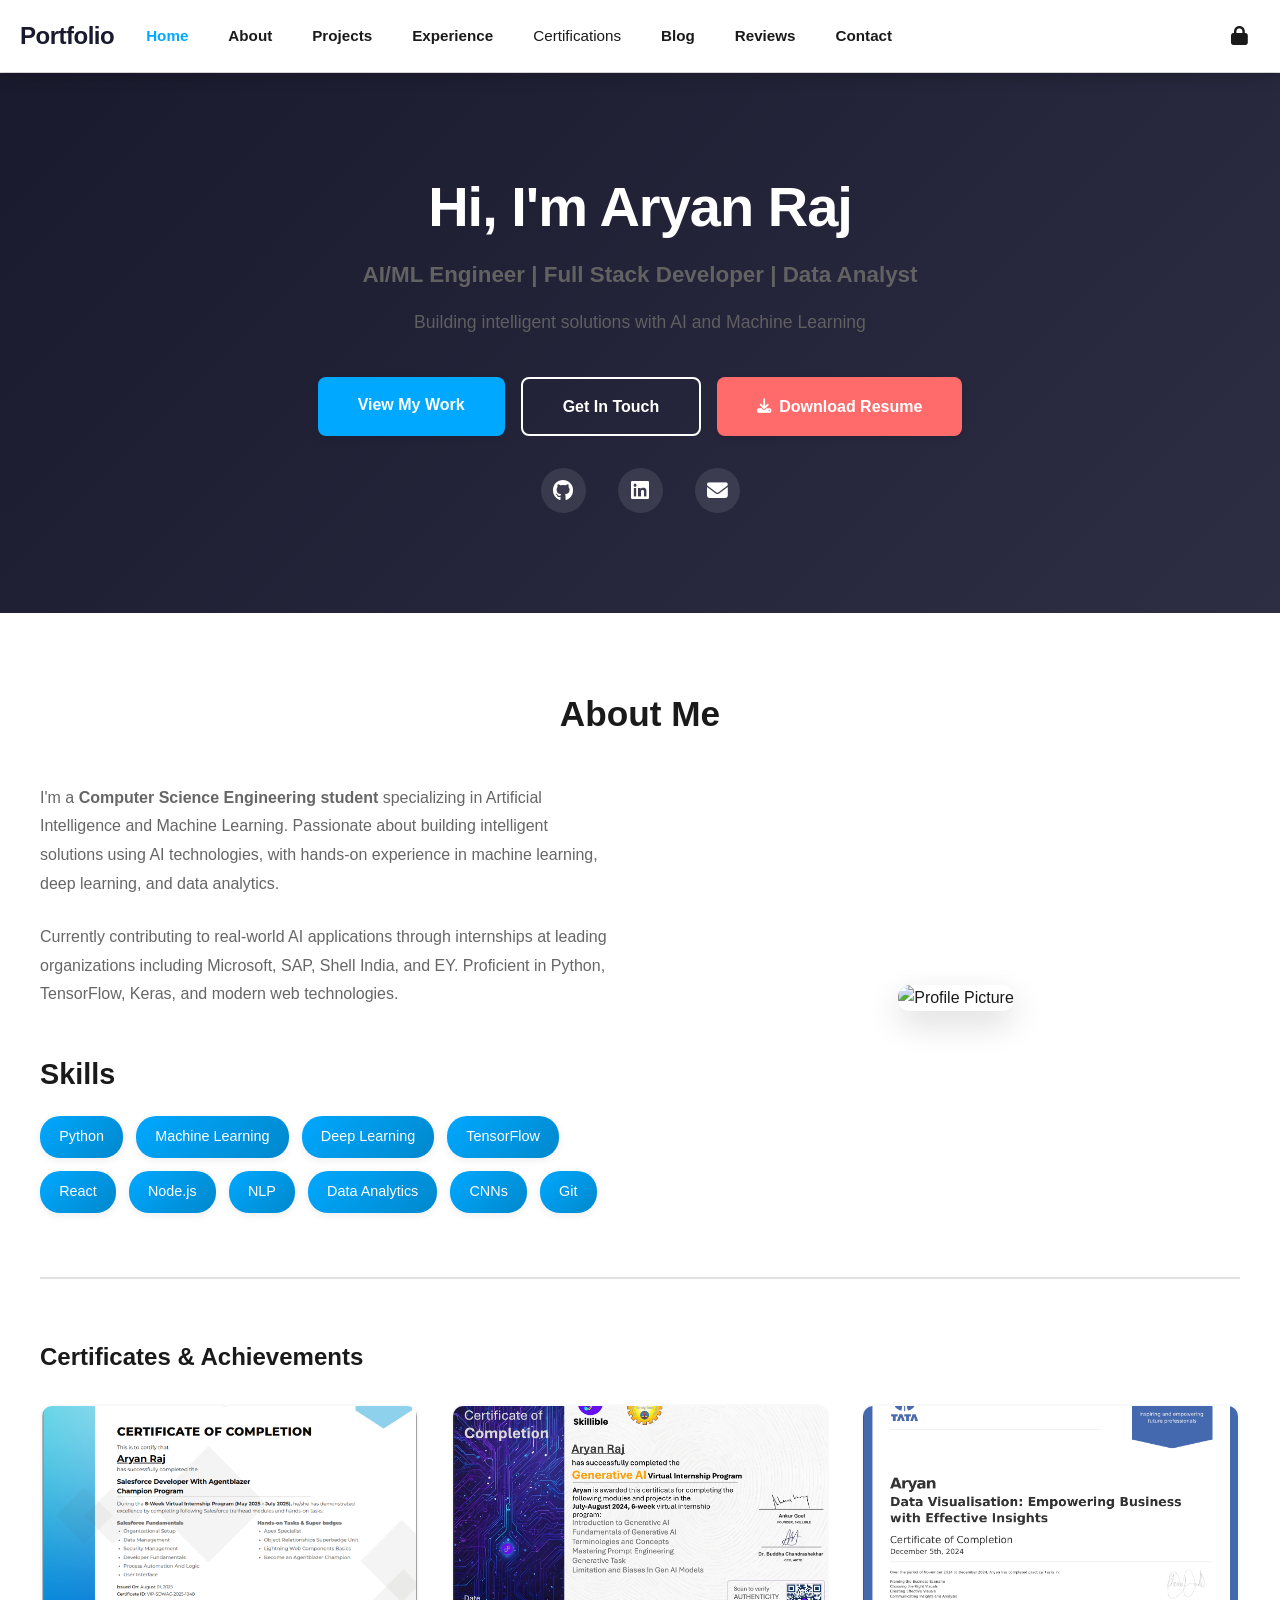
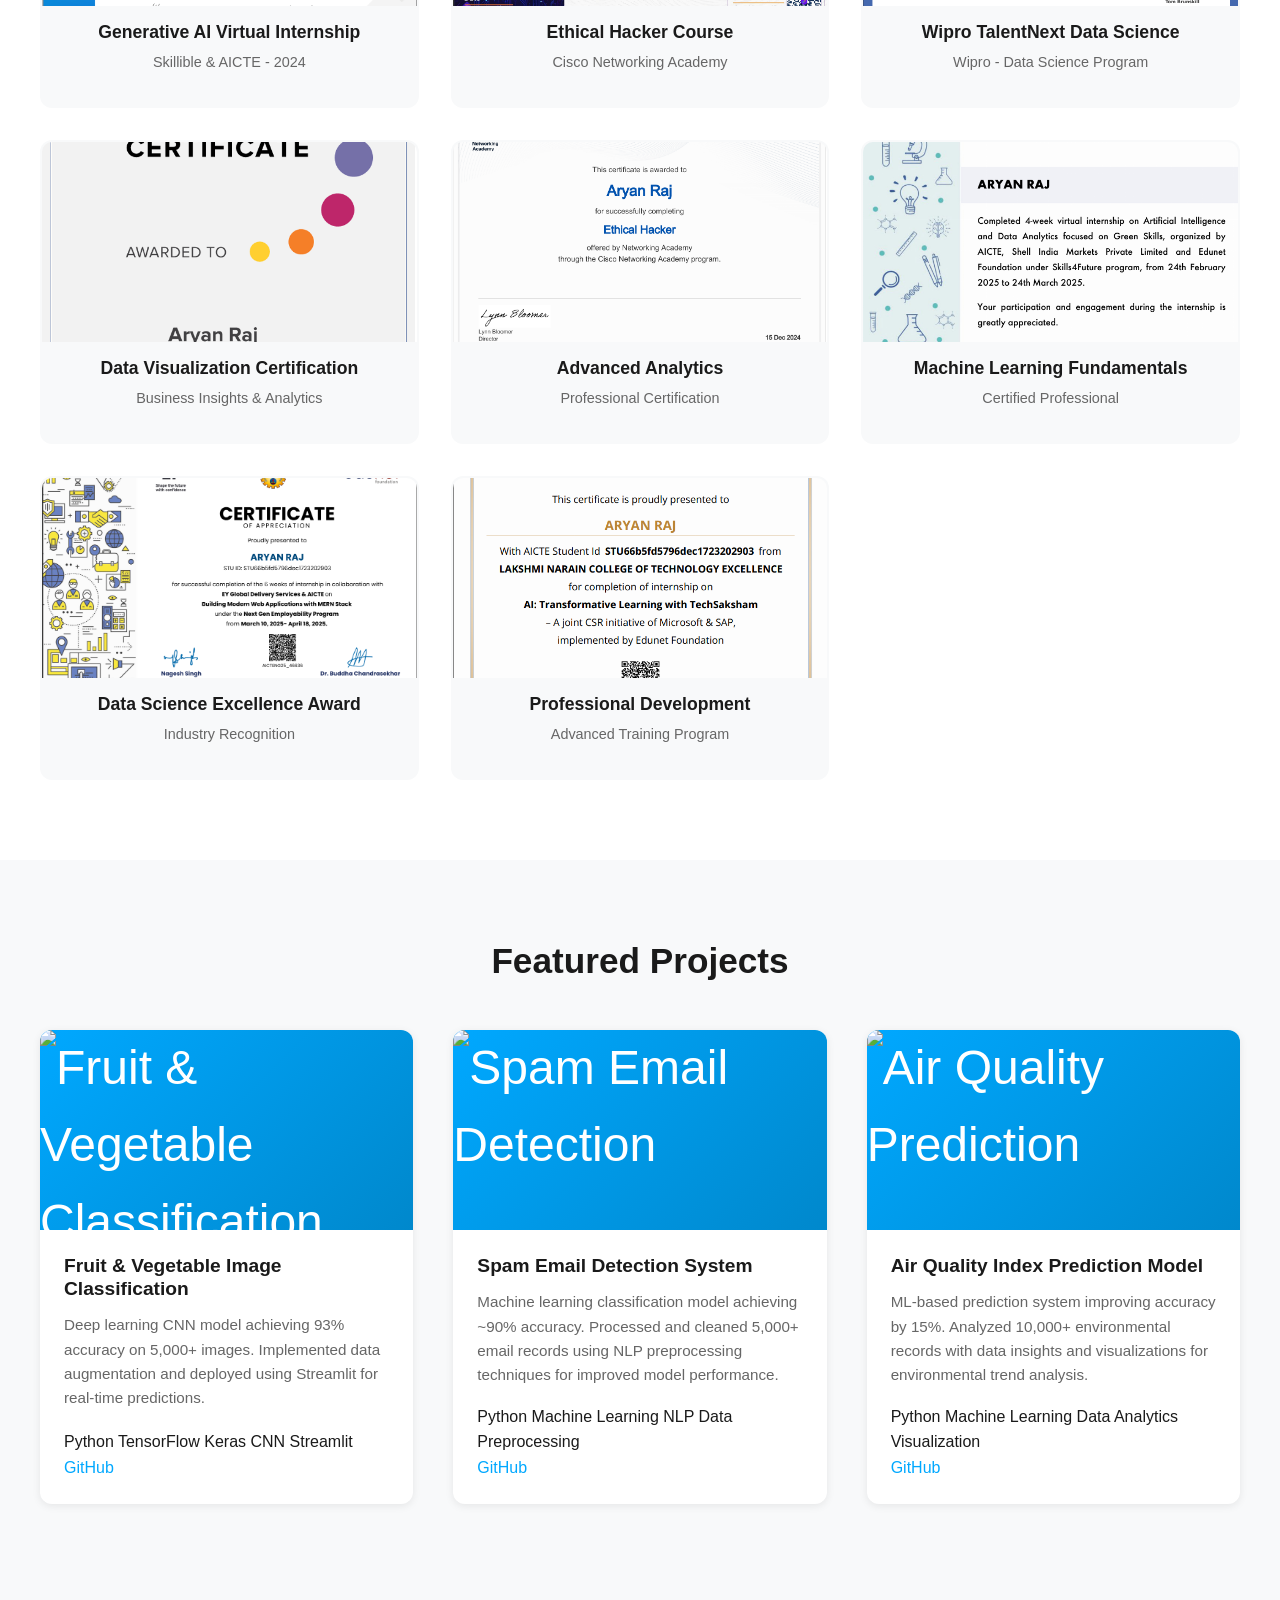
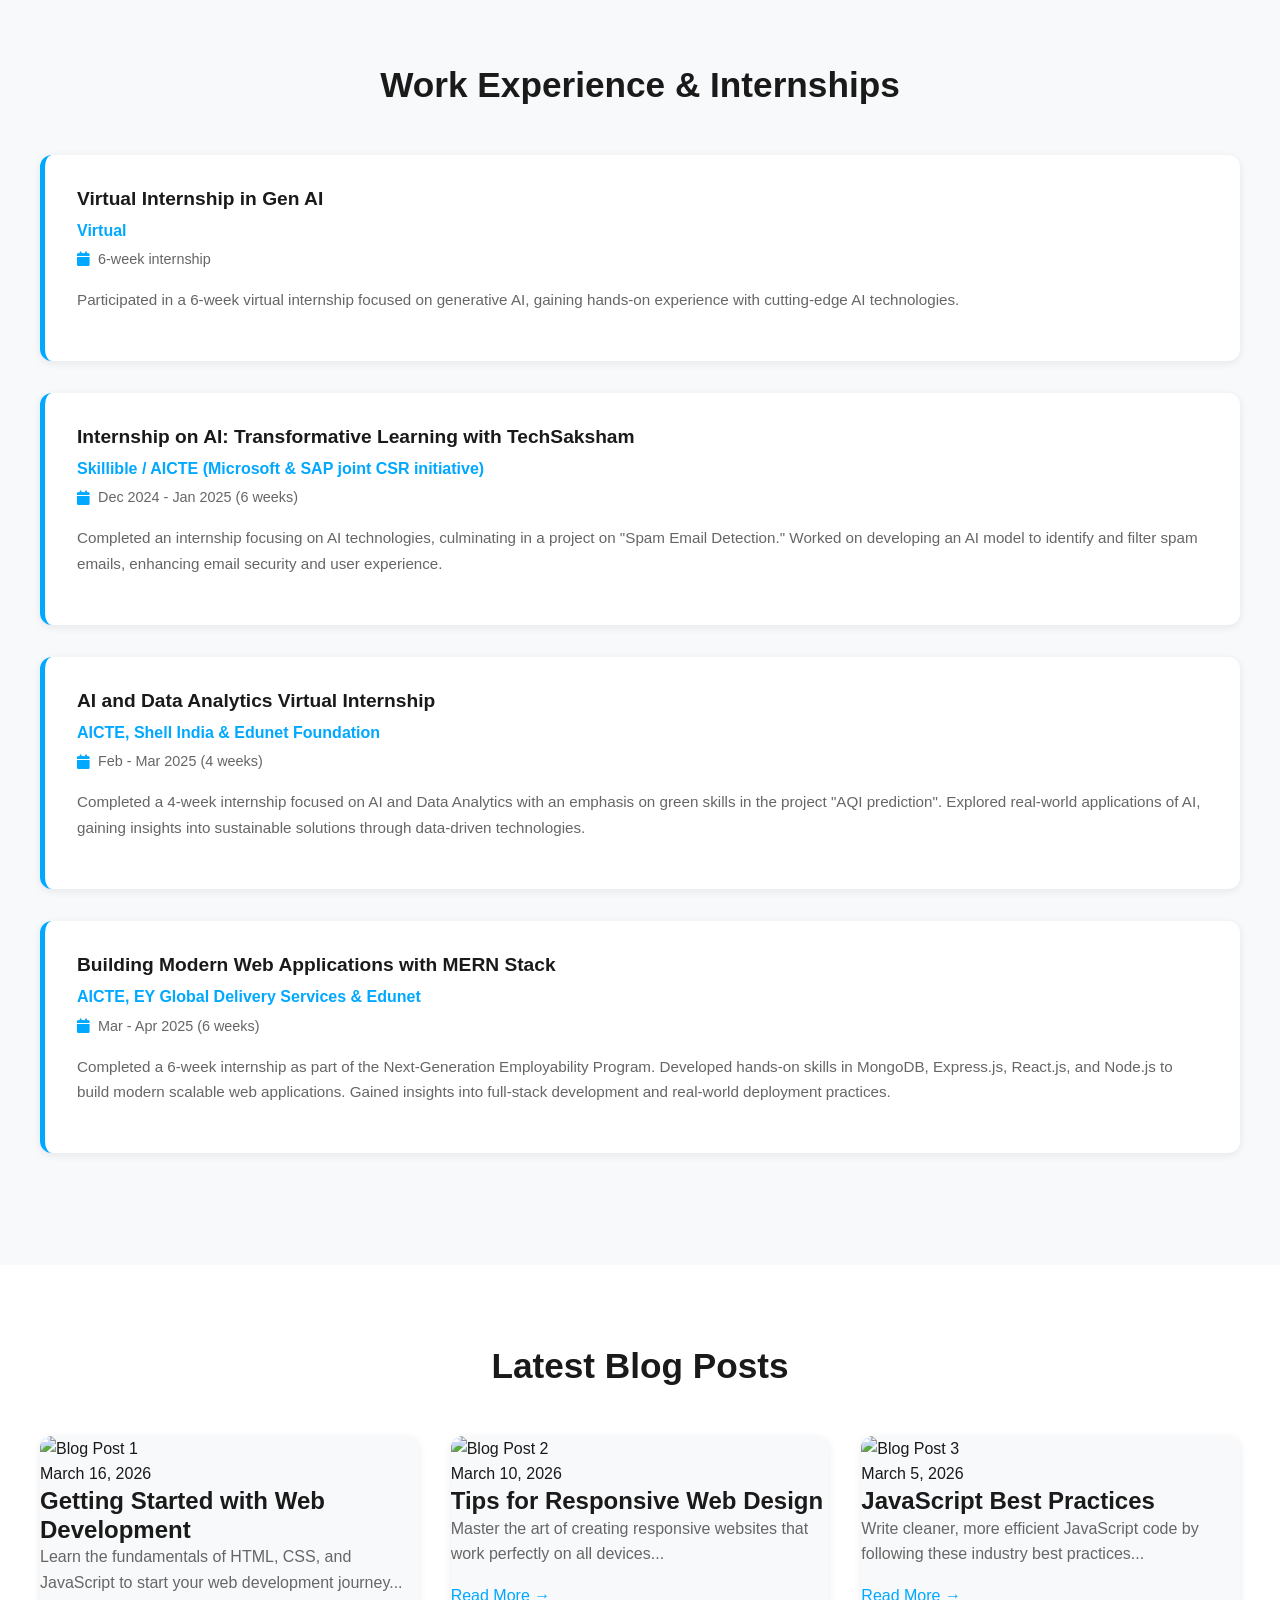
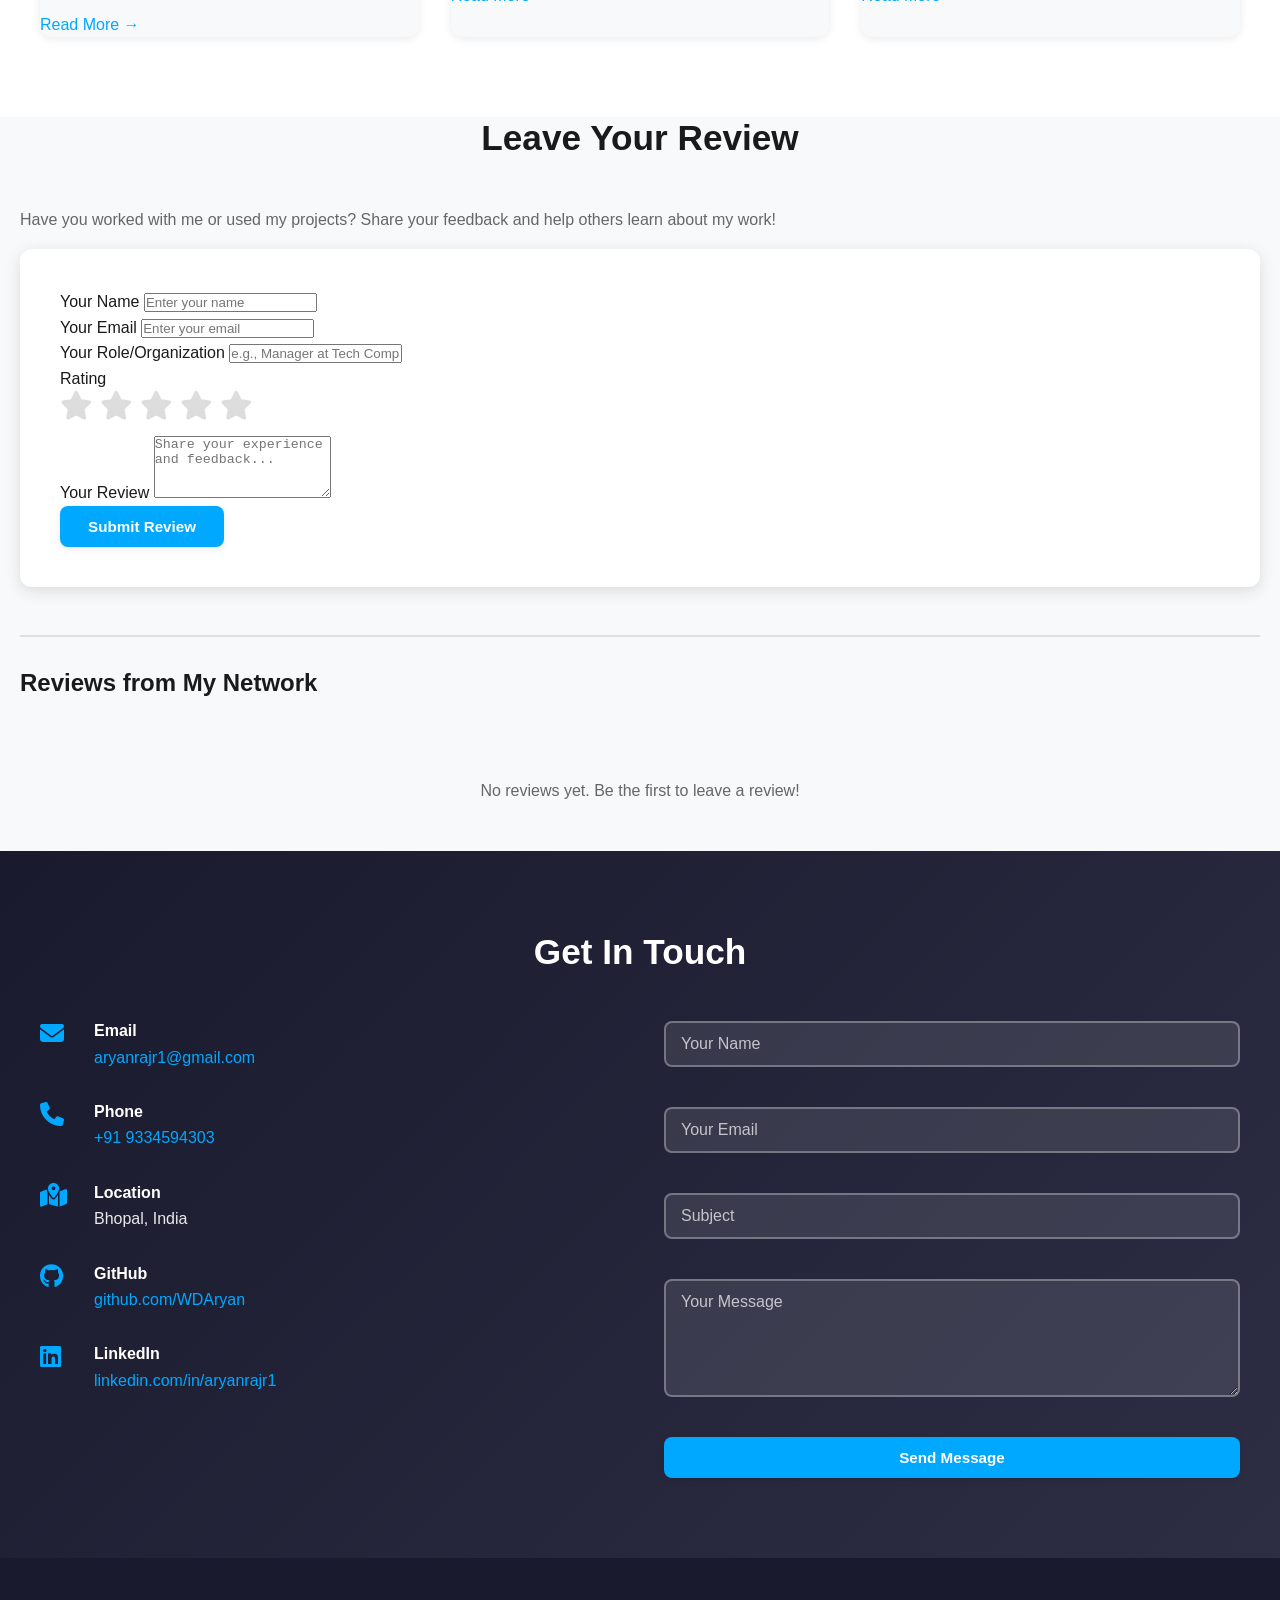
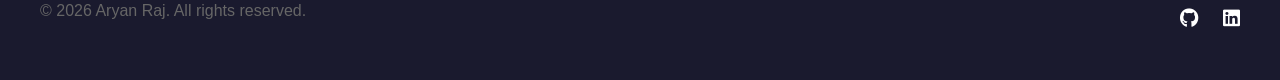
==== commit c7e5d072: "Style: Redesign resume button as proper CTA button in hero section" ====
--- a/index.html
+++ b/index.html
@@ -46,6 +46,7 @@
             <div class="hero-buttons">
                 <a href="#projects" class="btn btn-primary">View My Work</a>
                 <a href="#contact" class="btn btn-secondary">Get In Touch</a>
+                <a href="resume.pdf" class="btn btn-resume" download title="Download Resume"><i class="fas fa-download"></i> Download Resume</a>
             </div>
         </div>
         <div class="social-links">
--- a/styles.css
+++ b/styles.css
@@ -111,6 +111,25 @@
     border-color: var(--bg-white);
 }
 
+.btn-resume {
+    background-color: var(--accent-color);
+    color: var(--bg-white);
+    display: inline-flex;
+    align-items: center;
+    gap: 0.5rem;
+    box-shadow: var(--shadow-sm);
+}
+
+.btn-resume:hover {
+    background-color: #e15555;
+    transform: translateY(-2px);
+    box-shadow: var(--shadow-md);
+}
+
+.btn-resume i {
+    font-size: 0.9rem;
+}
+
 /* Header */
 .site-header {
     background-color: var(--bg-white);
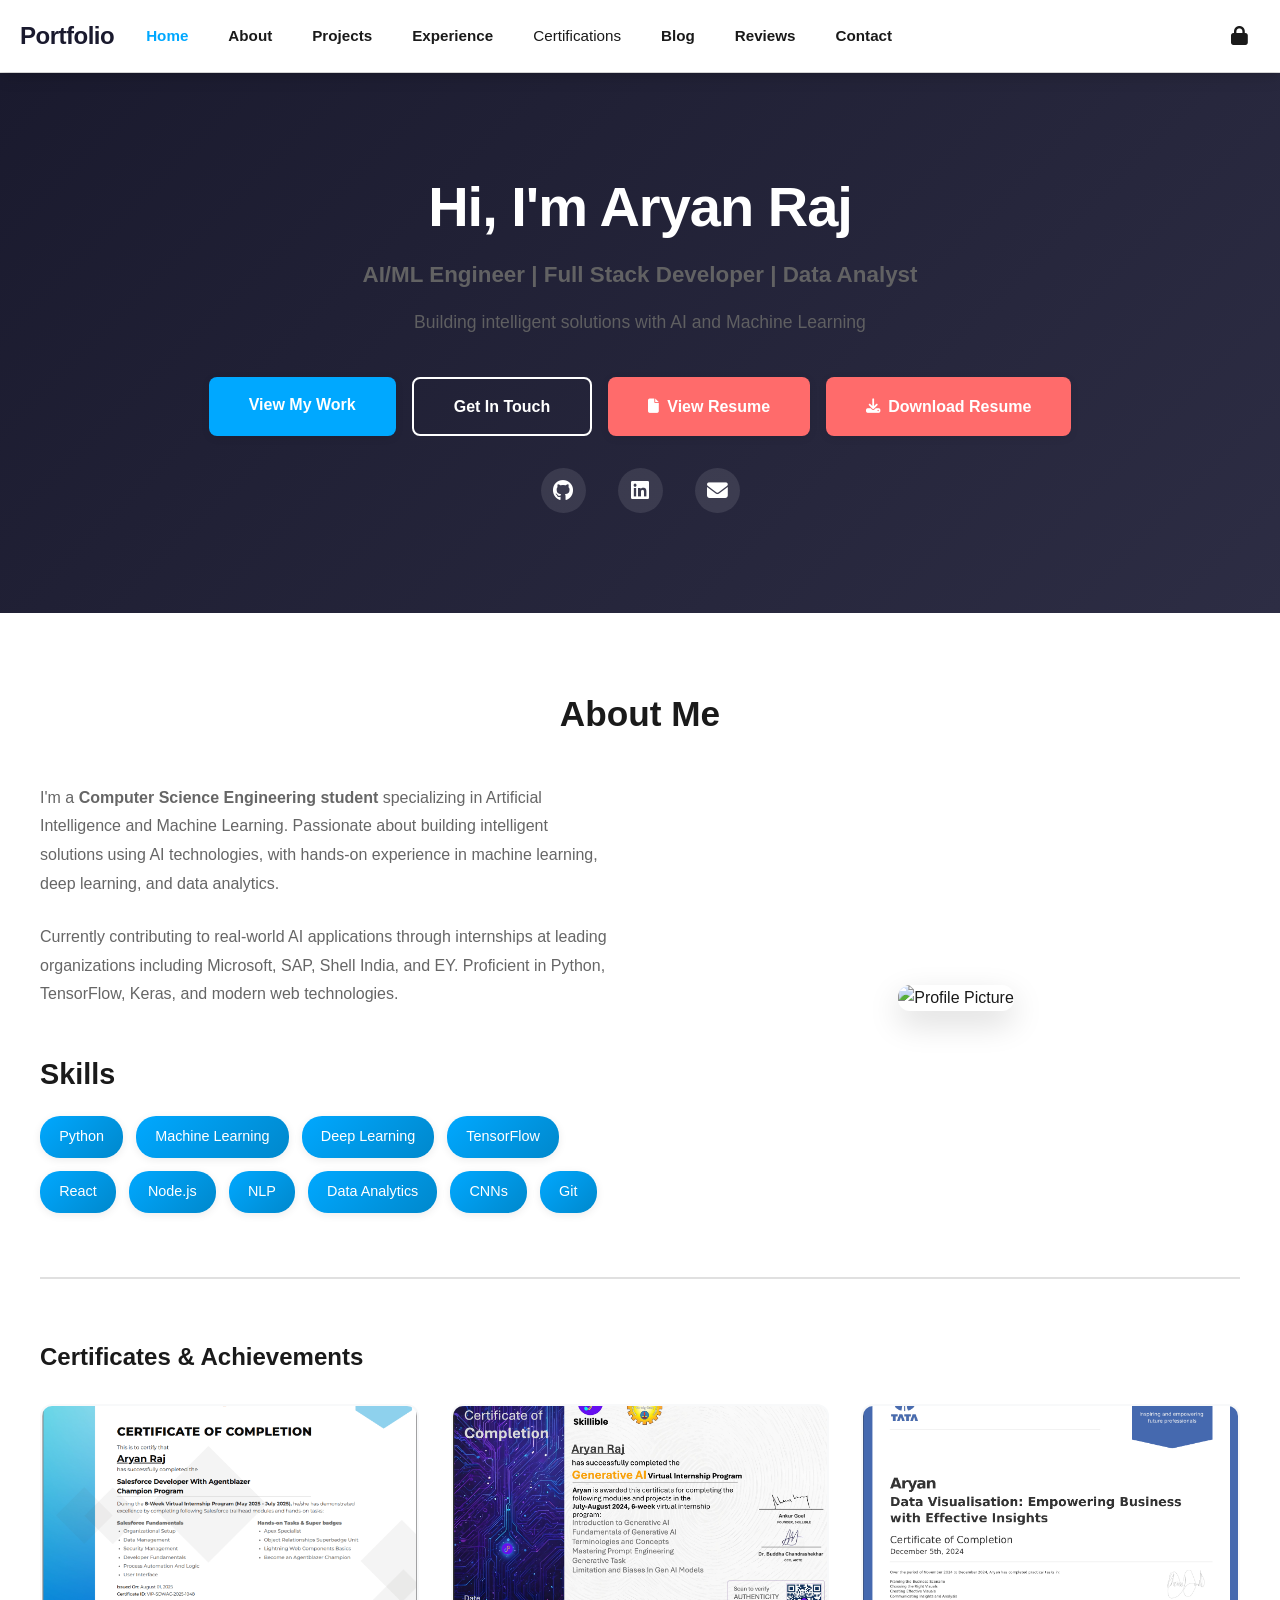
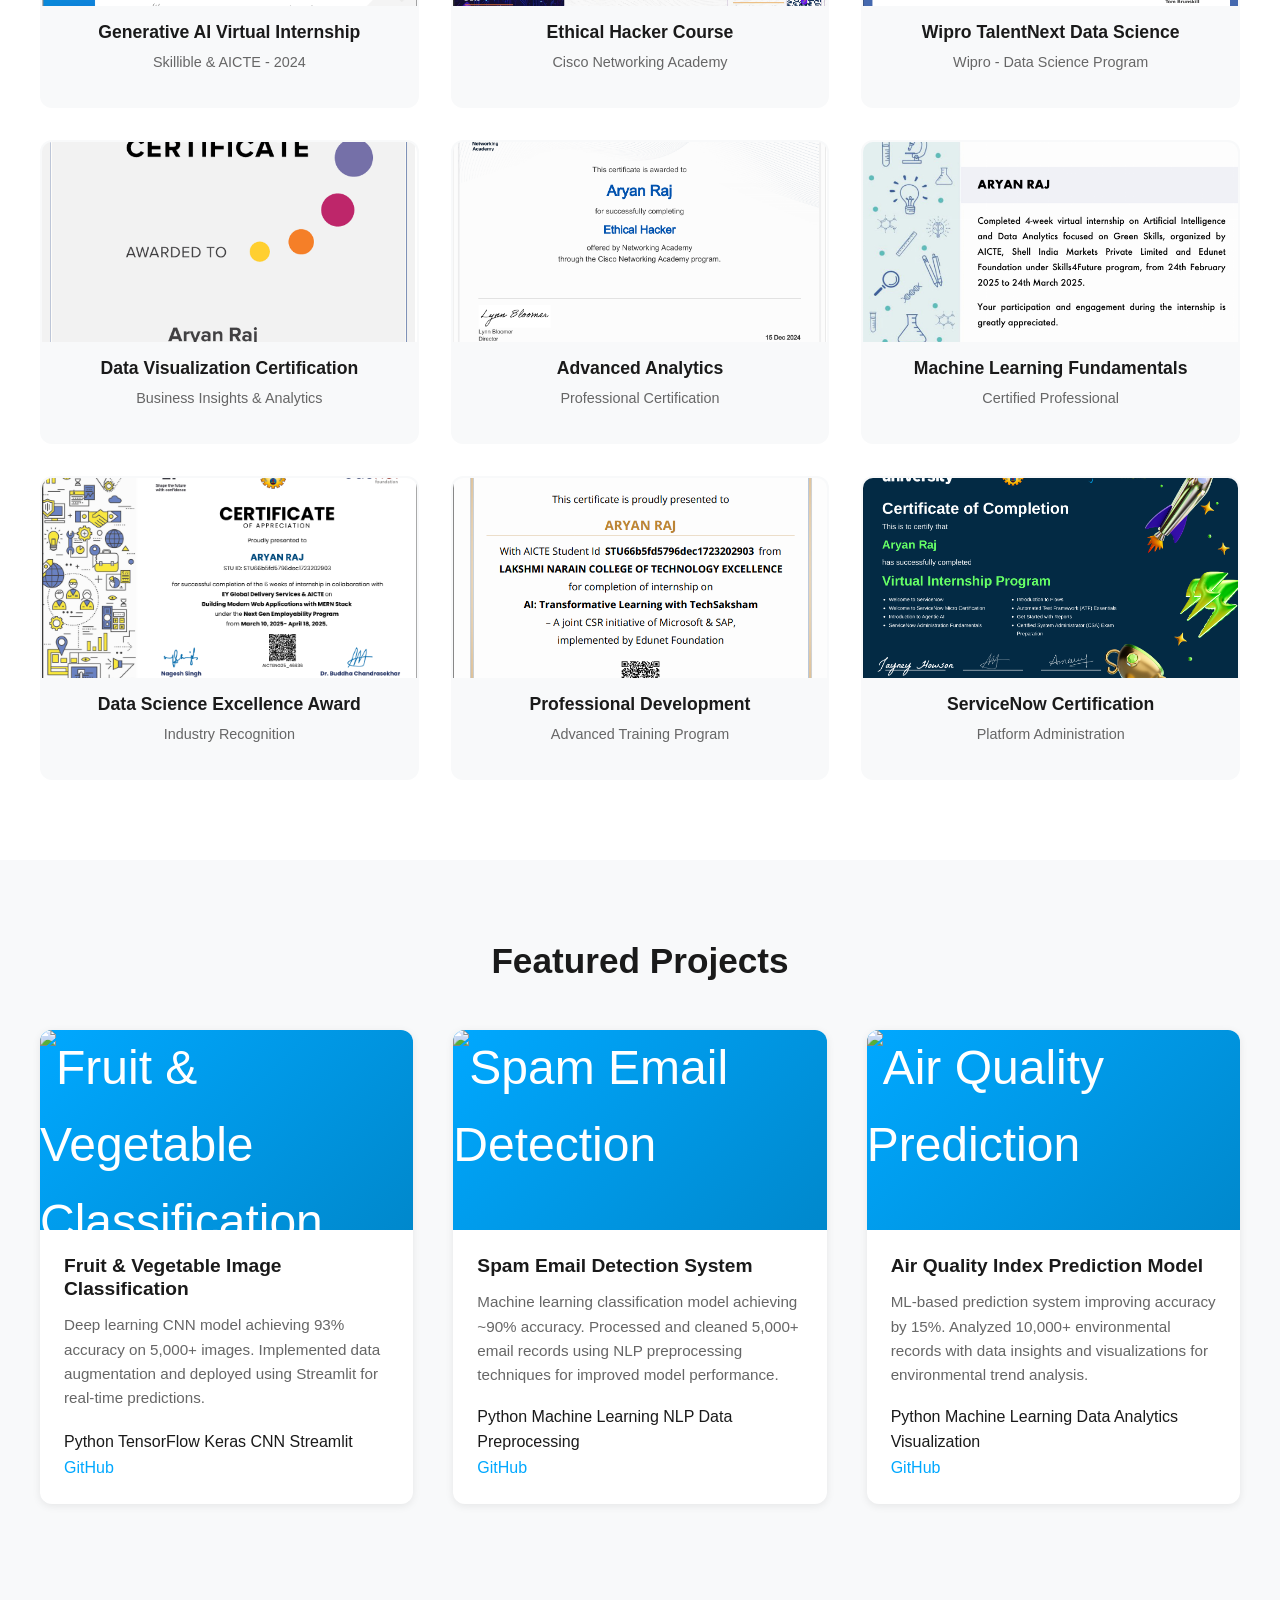
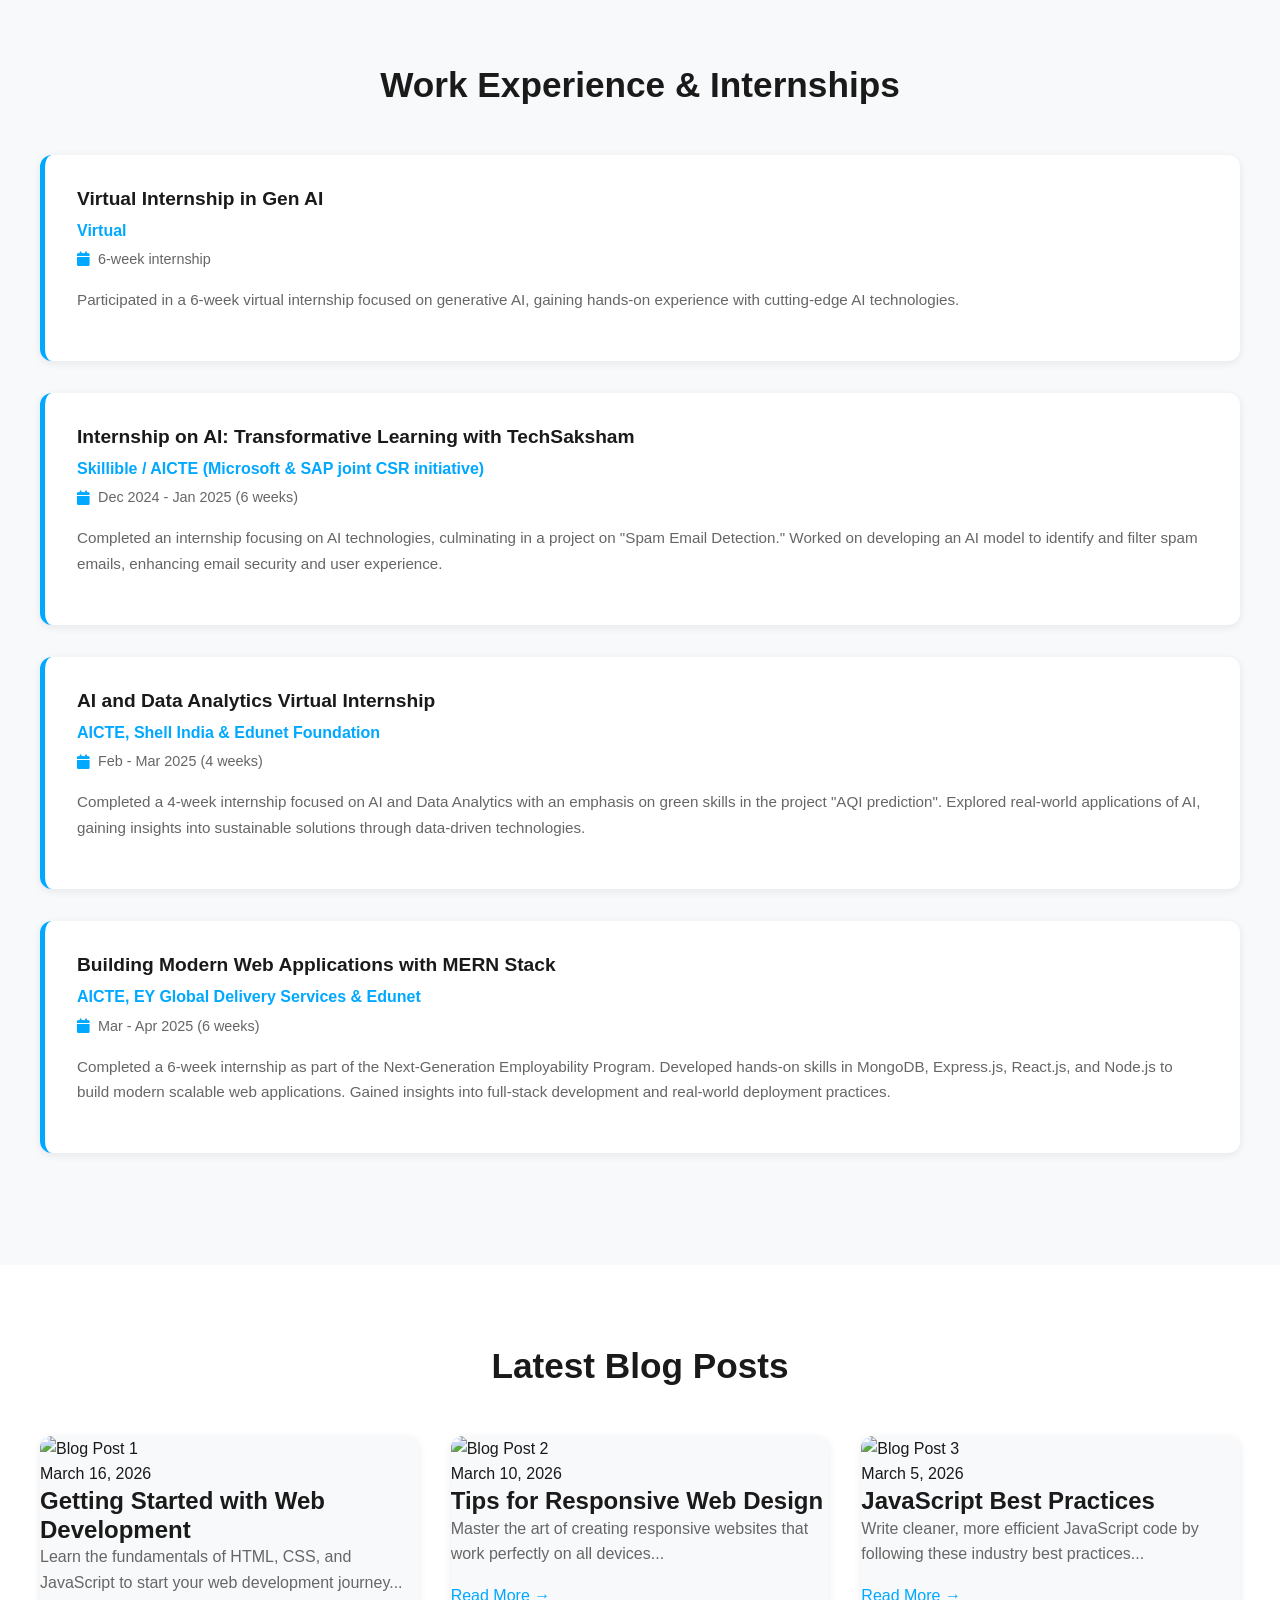
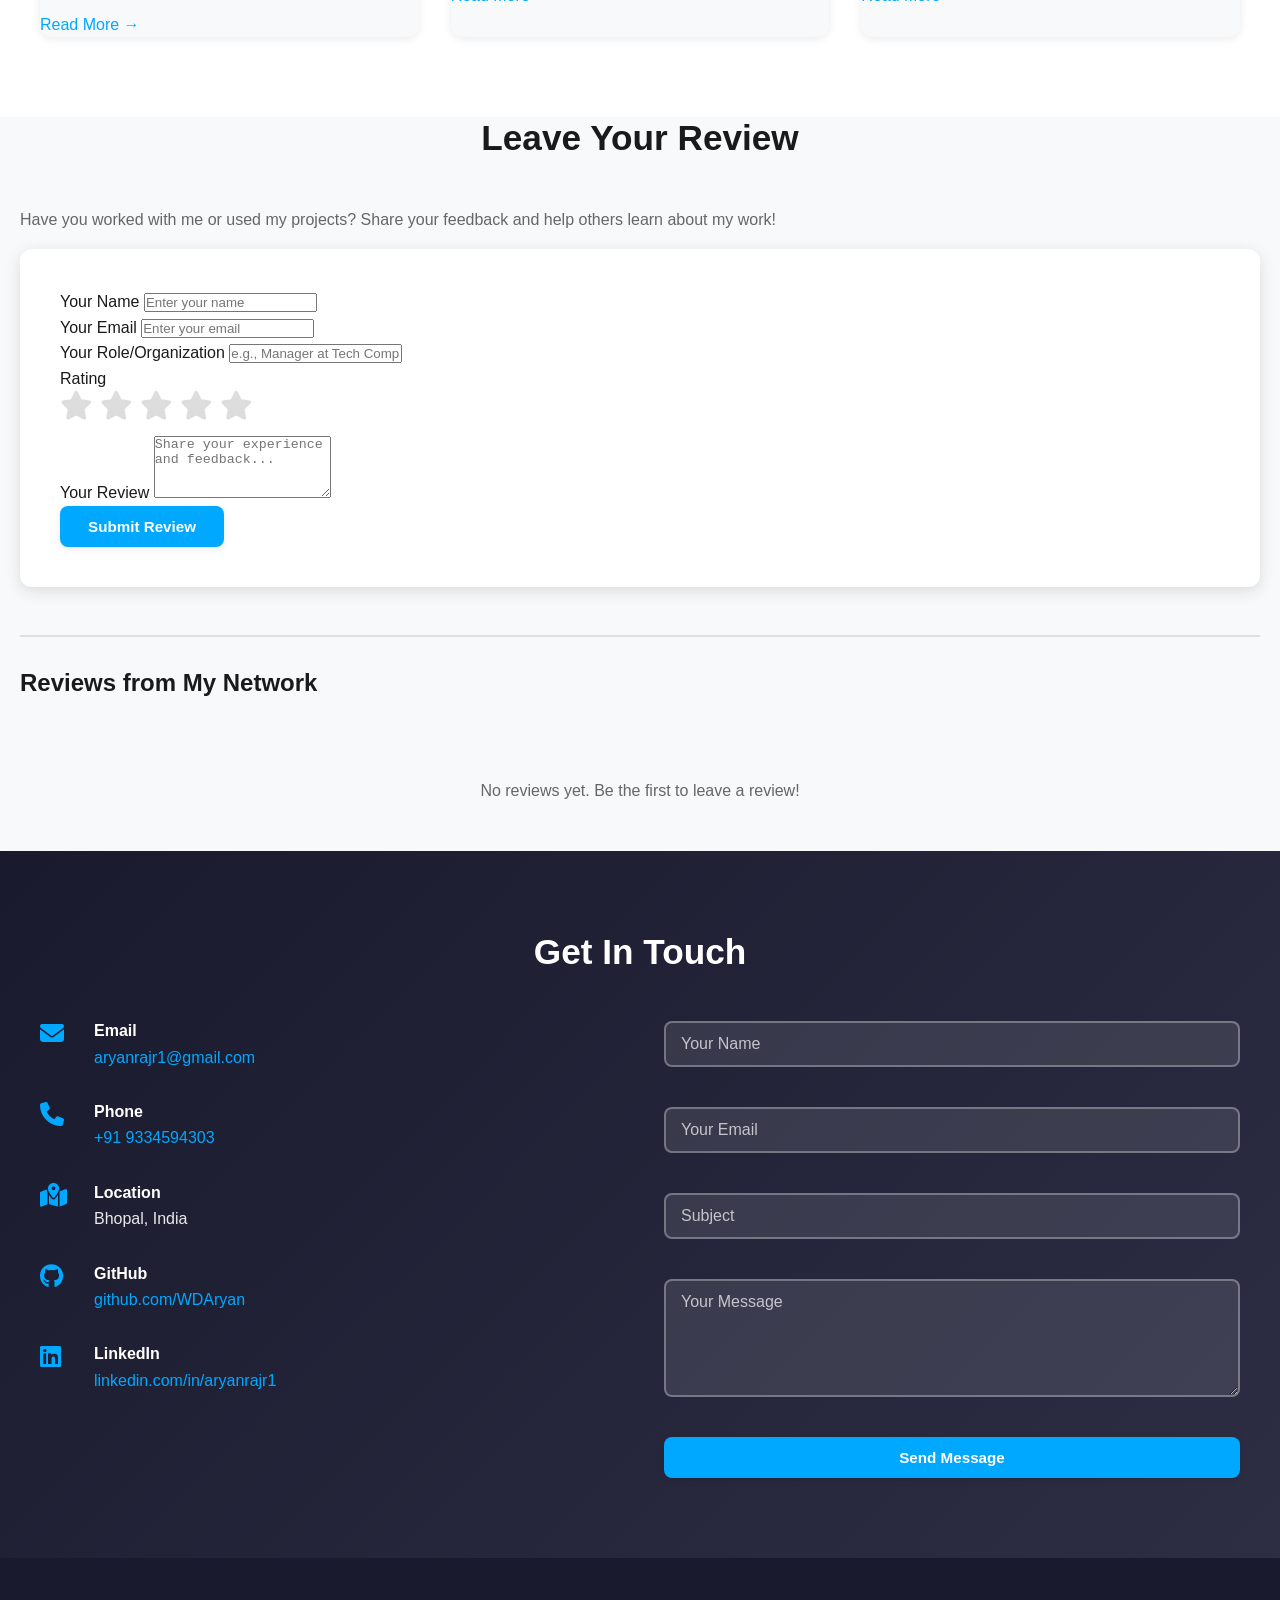
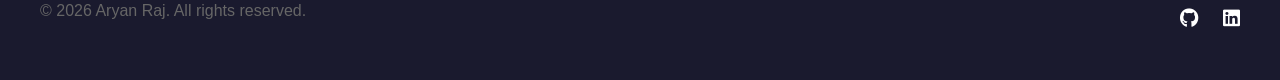
==== commit 5d4f134b: "Add dedicated resume viewer page - view without download" ====
--- a/index.html
+++ b/index.html
@@ -46,7 +46,8 @@
             <div class="hero-buttons">
                 <a href="#projects" class="btn btn-primary">View My Work</a>
                 <a href="#contact" class="btn btn-secondary">Get In Touch</a>
-                <a href="resume.pdf" class="btn btn-resume" download title="Download Resume"><i class="fas fa-download"></i> Download Resume</a>
+                <a href="resume-viewer.html" class="btn btn-resume" target="_blank" title="View Resume"><i class="fas fa-file"></i> View Resume</a>
+                <a href="resume/Resume_Aryan_Raj (4).pdf" class="btn btn-resume" download title="Download Resume"><i class="fas fa-download"></i> Download Resume</a>
             </div>
         </div>
         <div class="social-links">
@@ -129,6 +130,11 @@
                         <h4>Professional Development</h4>
                         <p>Advanced Training Program</p>
                     </div>
+                    <div class="certificate-card" onclick="openCertificateModal('certificate/servicenow1.png')">
+                        <img src="certificate/servicenow1.png" alt="ServiceNow Certification">
+                        <h4>ServiceNow Certification</h4>
+                        <p>Platform Administration</p>
+                    </div>
                 </div>
             </div>
         </div>
--- a/styles.css
+++ b/styles.css
@@ -130,6 +130,11 @@
     font-size: 0.9rem;
 }
 
+.hero .btn-resume {
+    color: var(--bg-white);
+    border-color: var(--bg-white);
+}
+
 /* Header */
 .site-header {
     background-color: var(--bg-white);
